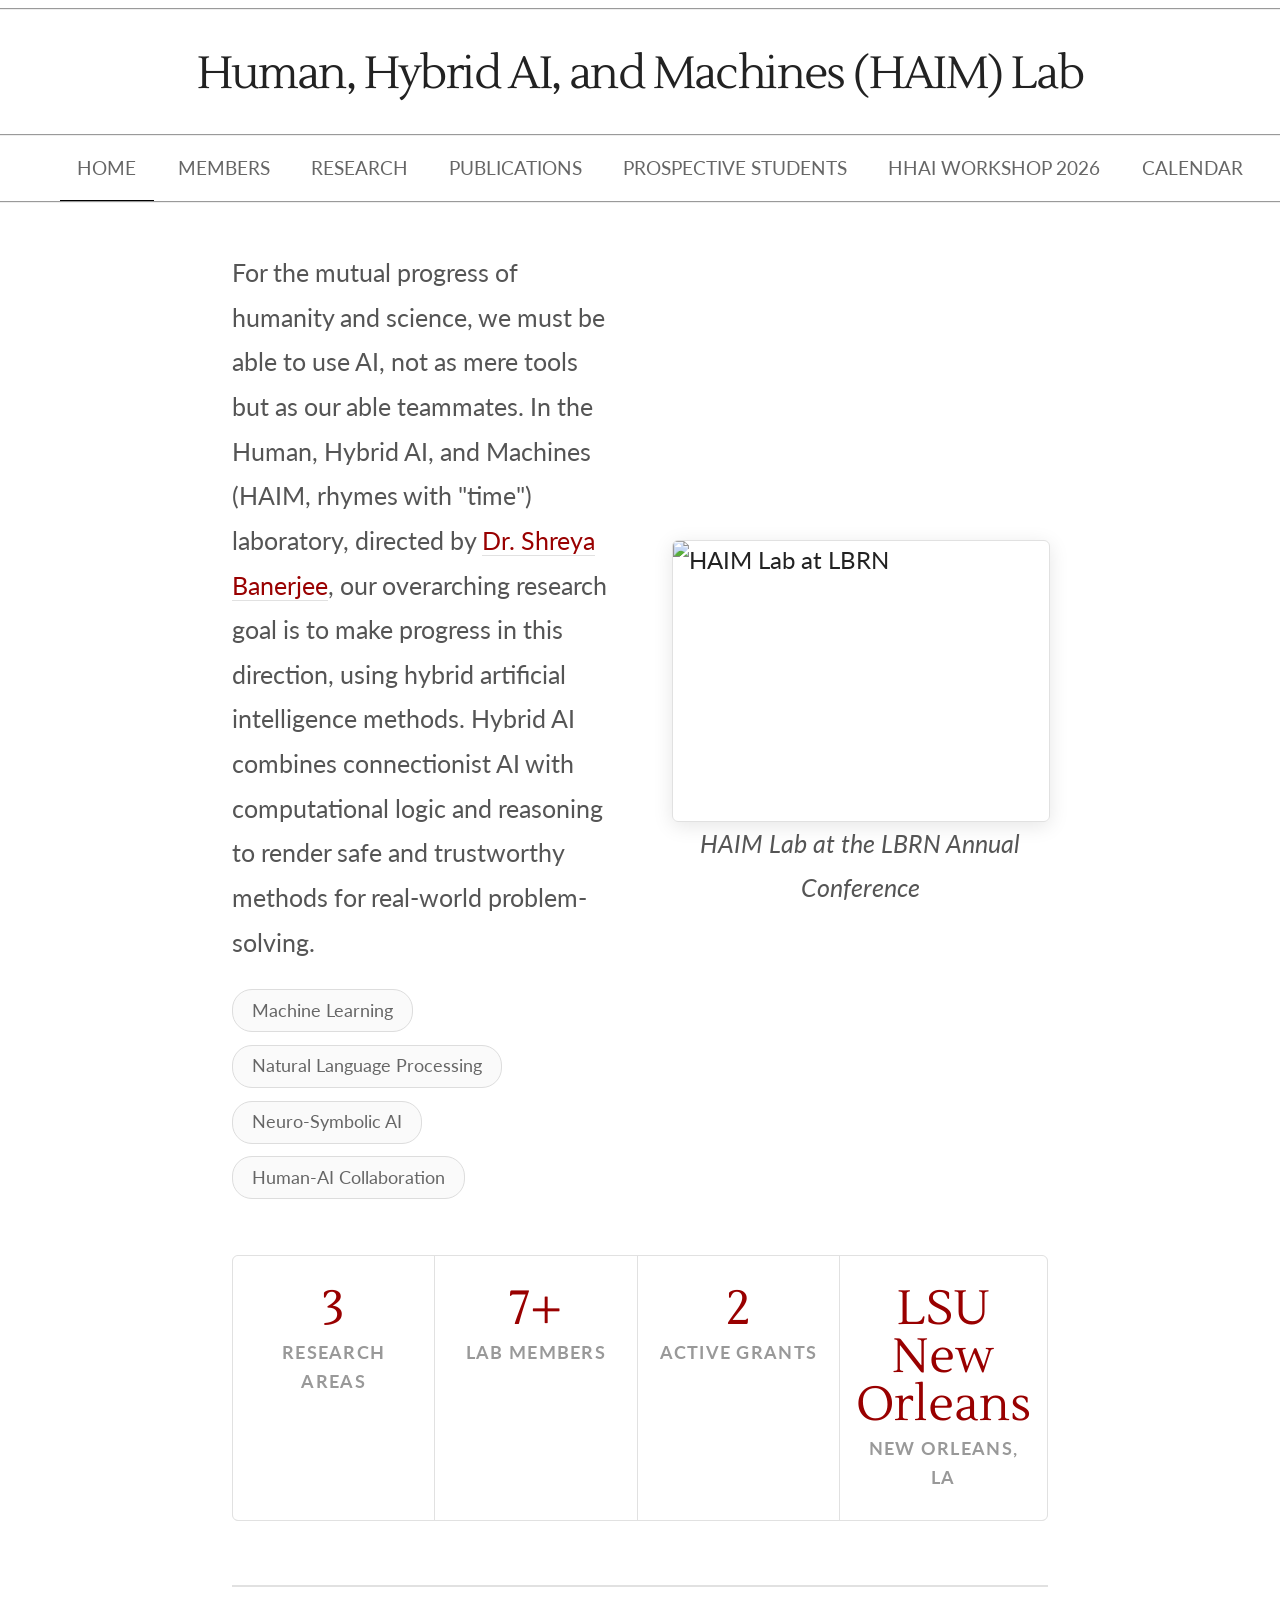
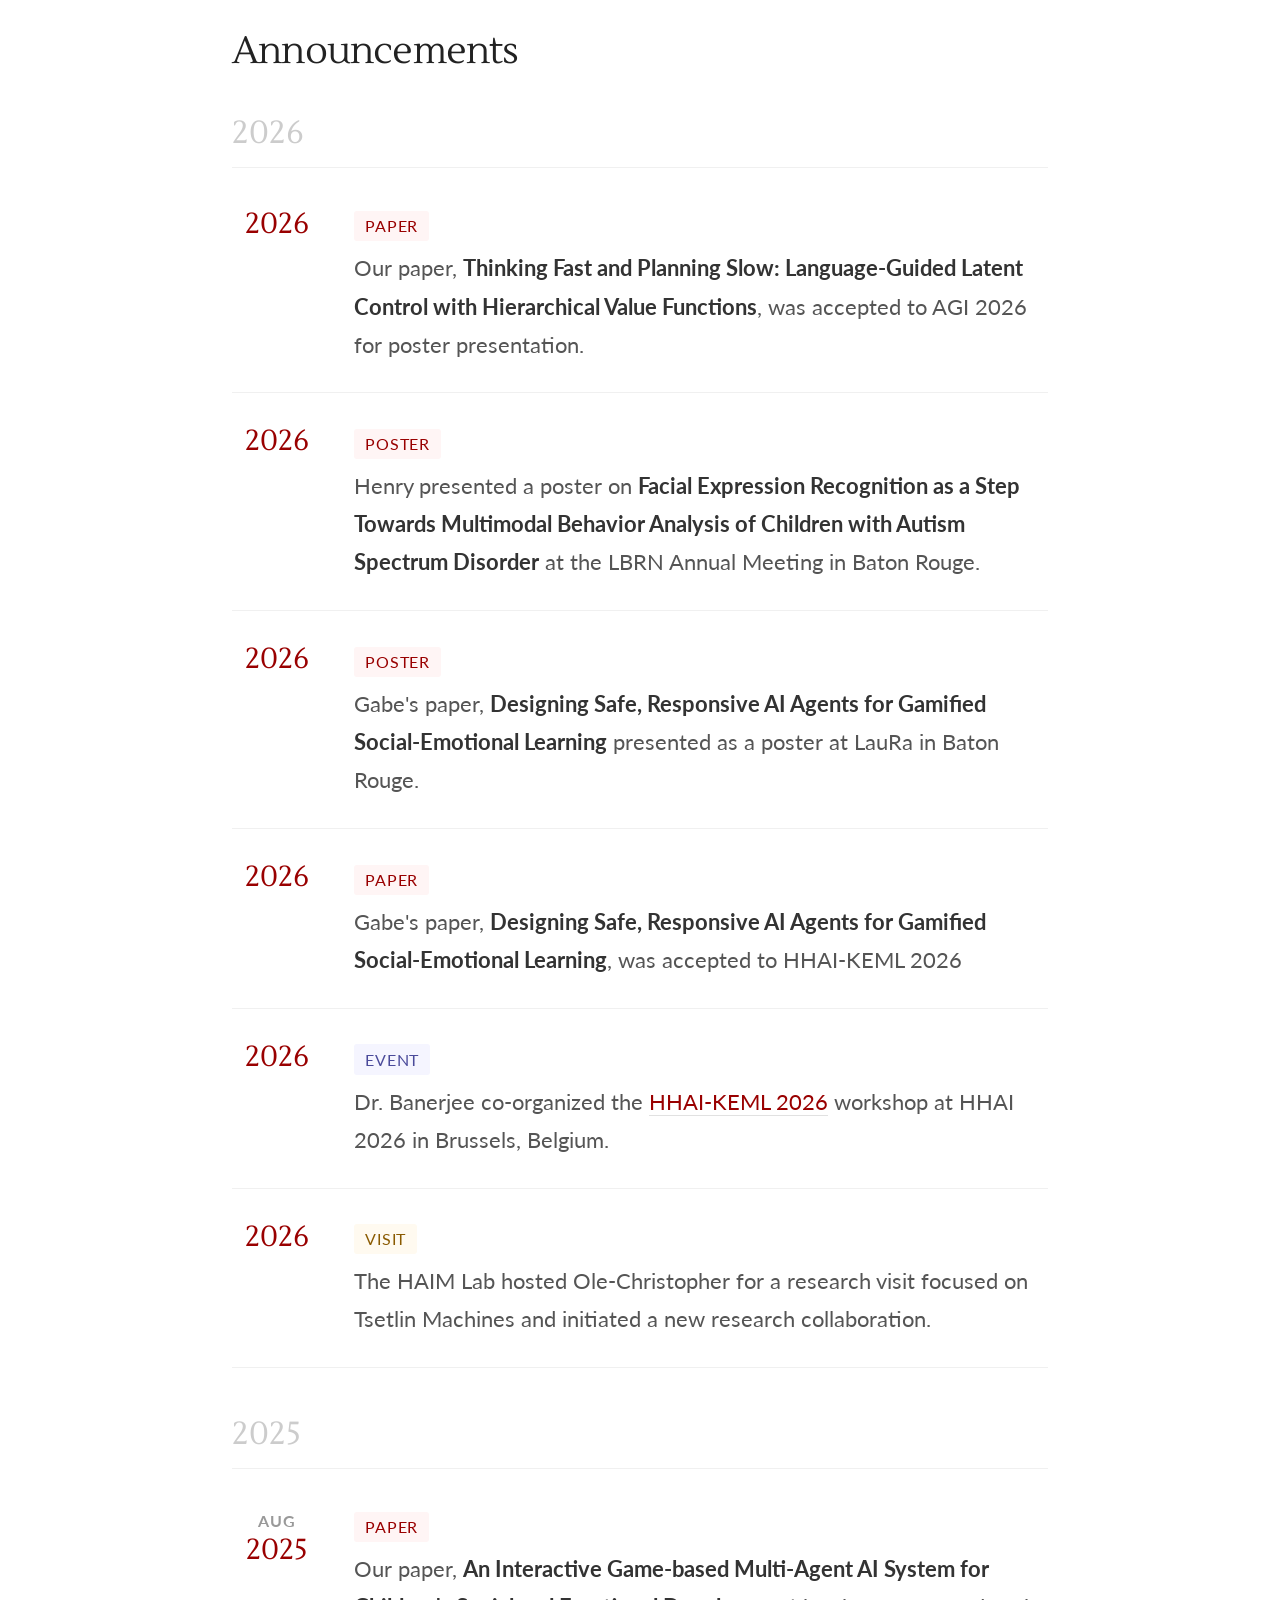
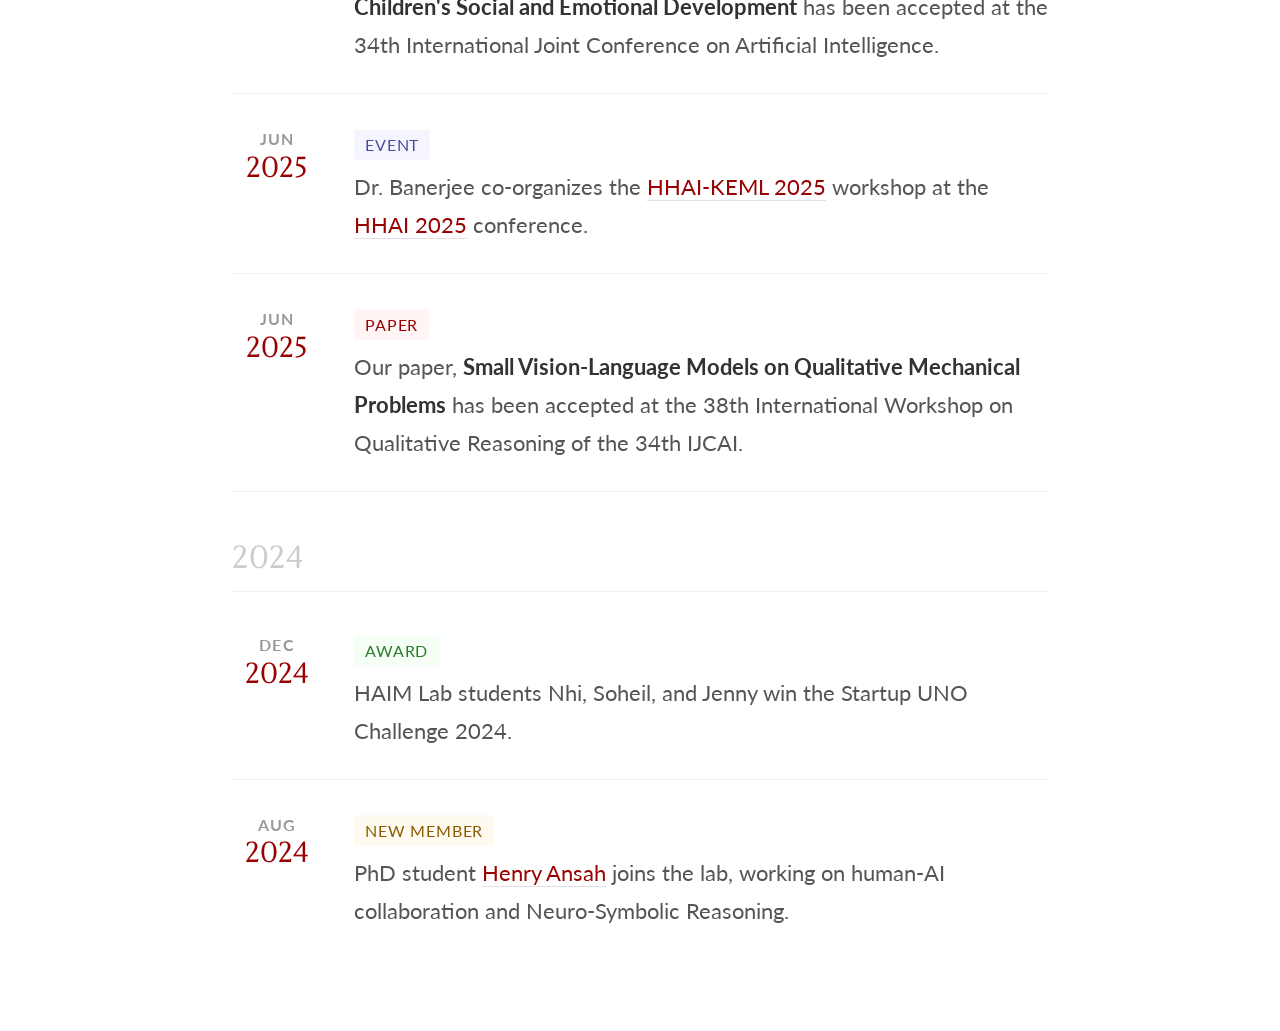
==== index.html @ e47c94b5 "chore: add more announcements" ====
<!DOCTYPE html>
<html lang="en">
  <head>
    <meta charset="utf-8" />
    <title>HAIM Lab | Home</title>
    <meta name="viewport" content="width=device-width, initial-scale=1, maximum-scale=1" />
    <link href="//fonts.googleapis.com/css?family=Lustria|Lato:400,700,400italic|Playfair+Display:700,400italic" rel="stylesheet" type="text/css" />
    <link rel="stylesheet" href="//cdnjs.cloudflare.com/ajax/libs/normalize/3.0.3/normalize.min.css" />
    <link rel="stylesheet" href="//cdnjs.cloudflare.com/ajax/libs/skeleton/2.0.4/skeleton.min.css" />
    <link rel="stylesheet" href="style.css" />
    <link rel="icon" type="image/png" href="/assets/favicon.png" />
    <meta name="keywords" content="courses, computer science, robotics" />
  </head>

  <script async src="https://www.googletagmanager.com/gtag/js?id=G-97CQQCDP41"></script>
  <script>
    window.dataLayer = window.dataLayer || [];
    function gtag(){ dataLayer.push(arguments); }
    gtag('js', new Date());
    gtag('config', 'G-97CQQCDP41');
  </script>

  <body id="index">
    <div>
      <div class="row">
        <nav class="twelve columns">
          <hr /><br />
          <h1 style="text-align:center">Human, Hybrid AI, and Machines (HAIM) Lab</h1>
          <hr />
          <ul>
            <li class="current active"><a href="./index.html">Home</a></li>
            <li><a href="./members.html">Members</a></li>
            <li><a href="./research.html">Research</a></li>
            <li><a href="./publications.html">Publications</a></li>
            <li><a href="./prospective.html">Prospective Students</a></li>
              <!-- <li><a href="./hhai2025.html">HHAI Workshop 2025</a></li> -->
            <li><a href="./hhaikeml2026.html">HHAI Workshop 2026</a></li>
            <li><a href="./calendar.html">Calendar</a></li>
          </ul>
          <hr />
        </nav>
      </div>

      <div style="padding: 0 10rem; margin: 0 4rem">
        <section class="twelve columns">

          <!-- Hero: intro + photo -->
          <div class="hero-intro">
            <div>
              <p>
                For the mutual progress of humanity and science, we must be able to
                use AI, not as mere tools but as our able teammates. In the Human,
                Hybrid AI, and Machines (HAIM, rhymes with "time") laboratory, directed
                by <a target="_blank" href="https://cs.uno.edu/~shreya/">Dr. Shreya Banerjee</a>,
                our overarching research goal is to make progress in this direction,
                using hybrid artificial intelligence methods. Hybrid AI combines
                connectionist AI with computational logic and reasoning to render safe
                and trustworthy methods for real-world problem-solving.
              </p>
              <div class="research-pills">
                <a href="./research.html" class="research-pill">Machine Learning</a>
                <a href="./research.html" class="research-pill">Natural Language Processing</a>
                <a href="./research.html" class="research-pill">Neuro-Symbolic AI</a>
                <a href="./research.html" class="research-pill">Human-AI Collaboration</a>
              </div>
            </div>
            <div class="hero-photo">
              <img src="./images/LBRN.jpg" alt="HAIM Lab at LBRN" />
              <p class="hero-photo-caption">HAIM Lab at the LBRN Annual Conference</p>
            </div>
          </div>

          <!-- Stats strip -->
          <div class="stats-strip">
            <div class="stat-item">
              <span class="stat-number">3</span>
              <span class="stat-label">Research Areas</span>
            </div>
            <div class="stat-item">
              <span class="stat-number">7+</span>
              <span class="stat-label">Lab Members</span>
            </div>
            <div class="stat-item">
              <span class="stat-number">2</span>
              <span class="stat-label">Active Grants</span>
            </div>
            <div class="stat-item">
              <span class="stat-number">LSU New Orleans</span>
              <span class="stat-label">New Orleans, LA</span>
            </div>
          </div>

          <!-- Announcements -->
          <hr class="section-divider" />
          <h2 class="section-heading">Announcements</h2>

          <div class="announcement-cards">

            <p class="ann-year-label" style="margin-top:0">2026</p>

            <div class="announcement-card">
              <div class="ann-date-block">
                <span class="ann-date-year">2026</span>
              </div>
              <div>
                <span class="ann-tag tag-paper">Paper</span>
                <p class="ann-body">Our paper, <b>Thinking Fast and Planning Slow: Language-Guided Latent Control with Hierarchical Value Functions</b>, was accepted to AGI 2026 for poster presentation.</p>
              </div>
            </div>

            <div class="announcement-card">
              <div class="ann-date-block">
                <span class="ann-date-year">2026</span>
              </div>
              <div>
                <span class="ann-tag tag-paper">Poster</span>
                <p class="ann-body">Henry presented a poster on <b>Facial Expression Recognition as a Step Towards Multimodal Behavior Analysis of Children with Autism Spectrum Disorder</b> at the LBRN Annual Meeting in Baton Rouge.</p>
              </div>
            </div>

            <div class="announcement-card">
              <div class="ann-date-block">
                <span class="ann-date-year">2026</span>
              </div>
              <div>
                <span class="ann-tag tag-paper">Poster</span>
                <p class="ann-body">Gabe's paper, <b>Designing Safe, Responsive AI Agents for Gamified Social-Emotional Learning</b> presented as a poster at LauRa in Baton Rouge.</p>
              </div>
            </div>

            <div class="announcement-card">
              <div class="ann-date-block">
                <span class="ann-date-year">2026</span>
              </div>
              <div>
                <span class="ann-tag tag-paper">Paper</span>
                <p class="ann-body">Gabe's paper, <b>Designing Safe, Responsive AI Agents for Gamified Social-Emotional Learning</b>, was accepted to HHAI-KEML 2026 </p>
              </div>
            </div>

            <div class="announcement-card">
              <div class="ann-date-block">
                <span class="ann-date-year">2026</span>
              </div>
              <div>
                <span class="ann-tag tag-event">Event</span>
                <p class="ann-body">Dr. Banerjee co-organized the <a href="./hhaikeml2026.html">HHAI-KEML 2026</a> workshop at HHAI 2026 in Brussels, Belgium.</p>
              </div>
            </div>

            

            <div class="announcement-card">
              <div class="ann-date-block">
                <span class="ann-date-year">2026</span>
              </div>
              <div>
                <span class="ann-tag tag-people">Visit</span>
                <p class="ann-body">The HAIM Lab hosted Ole-Christopher for a research visit focused on Tsetlin Machines and initiated a new research collaboration.</p>
              </div>
            </div>

            <p class="ann-year-label">2025</p>

            <div class="announcement-card">
              <div class="ann-date-block">
                <span class="ann-date-month">Aug</span>
                <span class="ann-date-year">2025</span>
              </div>
              <div>
                <span class="ann-tag tag-paper">Paper</span>
                <p class="ann-body">Our paper, <b>An Interactive Game-based Multi-Agent AI System for Children's Social and Emotional Development</b> has been accepted at the 34th International Joint Conference on Artificial Intelligence.</p>
              </div>
            </div>

            <div class="announcement-card">
              <div class="ann-date-block">
                <span class="ann-date-month">Jun</span>
                <span class="ann-date-year">2025</span>
              </div>
              <div>
                <span class="ann-tag tag-event">Event</span>
                <p class="ann-body">Dr. Banerjee co-organizes the <a href="./hhai2025.html">HHAI-KEML 2025</a> workshop at the <a href="https://hhai-conference.org/2025/">HHAI 2025</a> conference.</p>
              </div>
            </div>

            <div class="announcement-card">
              <div class="ann-date-block">
                <span class="ann-date-month">Jun</span>
                <span class="ann-date-year">2025</span>
              </div>
              <div>
                <span class="ann-tag tag-paper">Paper</span>
                <p class="ann-body">Our paper, <b>Small Vision-Language Models on Qualitative Mechanical Problems</b> has been accepted at the 38th International Workshop on Qualitative Reasoning of the 34th IJCAI.</p>
              </div>
            </div>

            <p class="ann-year-label">2024</p>

            <div class="announcement-card">
              <div class="ann-date-block">
                <span class="ann-date-month">Dec</span>
                <span class="ann-date-year">2024</span>
              </div>
              <div>
                <span class="ann-tag tag-award">Award</span>
                <p class="ann-body">HAIM Lab students Nhi, Soheil, and Jenny win the Startup UNO Challenge 2024.</p>
              </div>
            </div>

            <div class="announcement-card">
              <div class="ann-date-block">
                <span class="ann-date-month">Aug</span>
                <span class="ann-date-year">2024</span>
              </div>
              <div>
                <span class="ann-tag tag-people">New Member</span>
                <p class="ann-body">PhD student <a href="https://hansah.me">Henry Ansah</a> joins the lab, working on human-AI collaboration and Neuro-Symbolic Reasoning.</p>
              </div>
            </div>

          </div>

        </section>
      </div>
    </div>
  </body>
</html>
---- style.css ----
/*
* HAIM Lab Website Styles
* Based on Wordsworth Theme for GetSimple CMS
* Free to use under the MIT license.
*/

/* Base Styles and test
–––––––––––––––––––––––––––––––––––––––––––––––––– */

body {
  font-size: 1.5em;
  line-height: 1.6;
  font-weight: 400;
  font-family: 'Lato', sans-serif;
  color: #222;
  padding-bottom: 4rem;
}

/* Typography
–––––––––––––––––––––––––––––––––––––––––––––––––– */
h1,
h2,
h3,
h4,
h5,
h6 {
  font-family: 'Lustria', serif;
  margin-top: 0;
  margin-bottom: 2rem;
  font-weight: 300;
}
h1 {
  font-size: 2.8rem;
  line-height: 1.2;
  letter-spacing: -0.1rem;
}
h2 {
  font-size: 2.6rem;
  line-height: 1.25;
  letter-spacing: -0.1rem;
}
h3 {
  font-size: 2.4rem;
  line-height: 1.3;
  letter-spacing: -0.1rem;
}
h4 {
  font-size: 2.2rem;
  line-height: 1.35;
  letter-spacing: -0.08rem;
}
h5 {
  font-size: 2rem;
  line-height: 1.5;
  letter-spacing: -0.05rem;
}
h6 {
  font-size: 1.8rem;
  line-height: 1.6;
  letter-spacing: 0;
}

p,
ul,
ol {
  color: #666;
}

/* Additional Styles
–––––––––––––––––––––––––––––––––––––––––––––––––– */

blockquote,
blockquote p {
  font-size: 1.7rem;
  line-height: 2.4rem;
  color: #777;
  font-style: italic;
}

blockquote {
  margin: 0 0 2rem;
  padding: 0.9rem 2px 0 1.9rem;
  border-left: 2px solid #ddd;
}
blockquote cite {
  display: block;
  font-size: 1.2rem;
  color: #555;
}
blockquote cite:before {
  content: '\2014 \0020';
}
blockquote cite a,
blockquote cite a:visited {
  color: #555;
}

/* Images */

img,
img.scale-with-grid {
  max-width: 100%;
  height: auto;
  border: 1px solid #e1e1e1;
}

li {
  margin-bottom: 0.5rem;
}

/* Links */

a {
  color: #990000;
  text-decoration: none;
  border-bottom: 1px solid #e1e1e1;
}

a:hover {
  color: #990000;
  border-bottom: 1px solid #990000;
}

/* Theme Specific Styles
–––––––––––––––––––––––––––––––––––––––––––––––––– */

#container {
  max-width: 800px;
  padding-top: 2rem;
  margin-bottom: 2rem;
}

header h1 {
  font-family: 'Playfair Display', serif;
  font-weight: 700;
  font-size: 6rem;
  margin-bottom: 0.2rem;
  float: left;
}
header h5.tagline {
  font-family: 'Playfair Display', serif;
  font-weight: 400;
  font-size: 1.6rem;
  font-style: italic;
  float: left;
  text-align: right;
  width: 100%;
}

header a,
header a:hover,
footer a {
  text-decoration: none;
  color: inherit;
}

header a,
header a:hover,
.nm_post_image a,
.custom_display a {
  border-bottom: none;
}

nav {
  margin-bottom: 2rem;
}

nav ul {
  text-align: center;
  margin: 0;
}

nav li {
  display: inline;
  text-transform: uppercase;
  font-size: 1.2rem;
  line-height: 4rem;
}

nav a {
  color: inherit;
  display: inline-block;
  text-decoration: none;
  padding: 0 1.1rem;
  border-bottom: none;
}

nav li a:hover,
nav li a:focus,
nav li.current a {
  color: inherit;
  border-bottom: 1px solid black;
}

aside img {
  margin: 1rem;
}

nav hr,
footer hr,
aside hr {
  margin-top: 0;
}

nav hr {
  margin-bottom: 0;
}

footer hr,
aside hr {
  margin-bottom: 2rem;
}

footer small {
  font-family: 'Lustria', serif;
  text-align: center;
  display: block;
}

@media (min-width: 550px) {
  nav hr,
  footer hr,
  aside hr {
    margin-left: -10%;
    margin-right: -10%;
  }
}

/* People / Robots / Research table hacks
–––––––––––––––––––––––––––––––––––––––––––––––––– */

.people_table_hack,
.robots_table_hack,
.research_table_hack {
  table-layout: fixed;
  width: 100%;
}

.people_table_hack td,
.robots_table_hack td,
.research_table_hack td {
  border-bottom: white;
}

.people_table_hack td:first-child  { width: 100px; }
.robots_table_hack td:first-child  { width: 200px; }
.research_table_hack td:first-child { width: 200px; }

/* News Manager
–––––––––––––––––––––––––––––––––––––––––––––––––– */

.my_recent {
  width: 100%;
  float: left;
  box-sizing: border-box;
  position: relative;
  margin-bottom: 2.5rem;
}

.my_recent a:hover img {
  box-shadow: 0 0 8px #777;
}

@media (min-width: 550px) {
  .my_recent { margin-left: 4%; }
  .my_recent_1, .my_recent_3 { margin-left: 0; }
  .my_recent_3, .my_recent_4, .my_recent_5 { margin-bottom: 0; }
  .my_recent_0 { width: 65.3333333333%; }
  .my_recent_1, .my_recent_2 { width: 48%; }
  .my_recent_3, .my_recent_4, .my_recent_5 { width: 30.6666666667%; }
  .my_recent_0 { margin-left: 17.3333333333%; }
}

.my_recent h4 {
  position: absolute;
  left: 1%;
  bottom: 10%;
  color: white;
  text-align: center;
  text-shadow: 0 1px 0 black;
  background-color: rgba(0, 0, 0, 0.4);
  padding: 0.5rem;
  margin: 0 auto;
}

#all-posts section > h1 { display: none; }

.nm_post {
  position: relative;
  margin: 2rem 0;
  content: '';
  clear: both;
}

.nm_post_image {
  width: 48%;
  height: auto;
  position: absolute;
  right: 50%;
  top: 0.5rem;
}

.nm_post_content,
.nm_post_title,
.nm_post_date {
  margin-left: 52%;
}

@media (max-width: 550px) {
  .nm_post_image {
    width: 36%;
    height: auto;
    position: static;
    float: left;
    margin-right: 1rem;
  }
  .nm_post_content,
  .nm_post_title,
  .nm_post_date {
    margin-left: 0;
  }
}

.center-image {
  margin: 0 auto;
  display: block;
}

/* =====================================================
   Homepage styles
   ===================================================== */

/* Hero intro block */
.hero-intro {
  display: grid;
  grid-template-columns: 1fr 1fr;
  gap: 4rem;
  align-items: center;
  margin: 3rem 0 3.5rem 0;
}

.hero-intro p {
  font-size: 1.55rem;
  line-height: 1.8;
  color: #555;
  margin: 0;
}

.hero-photo img {
  width: 100%;
  height: 280px;
  object-fit: cover;
  object-position: center top;
  border-radius: 6px;
  border: 1px solid #e1e1e1;
  box-shadow: 0 4px 20px rgba(0,0,0,0.10);
  display: block;
}

.hero-photo-caption {
  margin-top: 0.7rem;
  font-size: 1.1rem;
  color: #bbb;
  font-style: italic;
  text-align: center;
}

/* Research area pills */
.research-pills {
  display: flex;
  flex-wrap: wrap;
  gap: 0.8rem;
  margin: 1.5rem 0 0 0;
}

.research-pill {
  display: inline-block;
  font-size: 1.1rem;
  padding: 0.4rem 1.2rem;
  border: 1px solid #ddd;
  border-radius: 20px;
  color: #666;
  background: #fafafa;
  font-family: 'Lato', sans-serif;
  transition: border-color 0.2s, color 0.2s, background 0.2s;
}

.research-pill:hover {
  border-color: #990000;
  color: #990000 !important;
  background: #fff8f8;
  border-bottom: 1px solid #990000;
}

/* Stats strip */
.stats-strip {
  display: grid;
  grid-template-columns: repeat(4, 1fr);
  gap: 1px;
  background: #e1e1e1;
  border: 1px solid #e1e1e1;
  border-radius: 6px;
  overflow: hidden;
  margin-bottom: 4rem;
}

.stat-item {
  background: #fff;
  padding: 1.8rem 1rem;
  text-align: center;
}

.stat-number {
  display: block;
  font-family: 'Lustria', serif;
  font-size: 3rem;
  color: #990000;
  line-height: 1;
  margin-bottom: 0.4rem;
}

.stat-label {
  display: block;
  font-size: 1.1rem;
  text-transform: uppercase;
  letter-spacing: 0.08rem;
  color: #999;
  font-weight: 700;
}

/* Section divider & heading */
.section-divider {
  border: none;
  border-top: 2px solid #e1e1e1;
  margin: 0 0 2.5rem 0;
}

.section-heading {
  font-family: 'Lustria', serif;
  font-size: 2.4rem;
  font-weight: 300;
  color: #222;
  margin-bottom: 2rem;
  letter-spacing: -0.05rem;
}

/* Announcement cards */
.announcement-cards {
  display: grid;
  grid-template-columns: 1fr;
  gap: 0;
}

.announcement-card {
  display: grid;
  grid-template-columns: 90px 1fr;
  gap: 2rem;
  align-items: start;
  padding: 1.8rem 0;
  border-bottom: 1px solid #f0f0f0;
}

.announcement-card:last-child {
  border-bottom: none;
}

.ann-date-block {
  text-align: center;
  padding-top: 0.2rem;
}

.ann-date-month {
  display: block;
  font-size: 1rem;
  text-transform: uppercase;
  letter-spacing: 0.08rem;
  color: #999;
  font-weight: 700;
  font-family: 'Lato', sans-serif;
}

.ann-date-year {
  display: block;
  font-size: 1.8rem;
  font-family: 'Lustria', serif;
  color: #990000;
  line-height: 1.1;
}

.ann-tag {
  display: inline-block;
  font-size: 1rem;
  padding: 0.15rem 0.7rem;
  border-radius: 3px;
  background: #f5f5f5;
  color: #888;
  text-transform: uppercase;
  letter-spacing: 0.05rem;
  margin-bottom: 0.5rem;
  font-family: 'Lato', sans-serif;
  border-bottom: none;
}

.ann-tag.tag-paper  { background: #fff5f5; color: #990000; }
.ann-tag.tag-award  { background: #f5fff5; color: #2a7a2a; }
.ann-tag.tag-event  { background: #f5f5ff; color: #4a4a9a; }
.ann-tag.tag-people { background: #fffaf0; color: #8a5a00; }

.ann-body {
  font-size: 1.4rem;
  color: #555;
  line-height: 1.7;
  margin: 0;
}

.ann-body b { color: #333; }

.ann-year-label {
  font-family: 'Lustria', serif;
  font-size: 2rem;
  color: #ccc;
  margin: 2.5rem 0 0.5rem 0;
  padding-bottom: 0.5rem;
  border-bottom: 1px solid #f0f0f0;
}

/* Legacy announcements (kept for other pages that may use them) */
.announcements {
  margin-top: 4rem;
  padding-top: 2rem;
  border-top: 2px solid #e1e1e1;
}

.announcements h2 {
  font-size: 3.6rem;
  margin-bottom: 2rem;
  font-weight: 400;
  color: #222;
}

.announcements-intro { display: none; }

.announcement-list {
  list-style: none;
  padding: 0;
  margin: 0;
}

.announcement-year-group { margin-bottom: 3rem; }

.announcement-year-heading {
  font-size: 2.8rem;
  font-weight: 400;
  margin-bottom: 1.5rem;
  color: #222;
  border-bottom: 1px solid #e1e1e1;
  padding-bottom: 0.5rem;
}

.announcement-item {
  margin-bottom: 1.5rem;
  padding-left: 2rem;
  position: relative;
  line-height: 1.8;
}

.announcement-item::before {
  content: '•';
  position: absolute;
  left: 0;
  font-size: 2rem;
  line-height: 1.6;
  color: #990000;
  font-weight: 700;
}

.announcement-date {
  font-weight: 700;
  color: #222;
  margin-right: 0.5rem;
  font-style: normal;
}

.announcement-content { display: inline; }
.announcement-content p { display: inline; margin: 0; }
.announcement-link { font-weight: 400; margin-left: 0.3rem; }

/* =====================================================
   Research page styles
   ===================================================== */

.research-page { padding: 0 12rem; }

.research-intro {
  font-size: 1.45rem;
  color: #666;
  margin-bottom: 1rem;
}

.research-areas-list { margin-bottom: 2rem; }

.research-areas-list li {
  font-size: 1.45rem;
  color: #555;
  margin-bottom: 0.6rem;
}

.project-cards {
  display: grid;
  grid-template-columns: 1fr;
  gap: 2.5rem;
  list-style: none;
  padding: 0;
  margin-bottom: 3rem;
}

.project-card {
  display: grid;
  grid-template-columns: 1fr;
  gap: 1.2rem;
  border: 1px solid #e8e8e8;
  border-radius: 8px;
  padding: 2.5rem;
  background: #fff;
  box-shadow: 0 2px 10px rgba(0,0,0,0.05);
  transition: box-shadow 0.2s;
  width: 100%;
  box-sizing: border-box;
}

.project-card:hover {
  box-shadow: 0 4px 20px rgba(0,0,0,0.10);
}

.project-card strong {
  display: block;
  font-size: 1.7rem;
  color: #222;
  margin-bottom: 0.25rem;
  font-family: 'Lustria', serif;
  font-weight: 400;
}

.project-card .card-text {
  margin: 0;
  line-height: 1.7;
  color: #555;
  font-size: 1.4rem;
  text-align: left;
}

.project-card .card-images {
  display: flex;
  flex-wrap: wrap;
  gap: 1rem;
}

.project-card .card-images img {
  flex: 1 1 260px;
  max-width: 48%;
  height: 200px;
  object-fit: cover;
  border-radius: 4px;
  border: 1px solid #e1e1e1;
  margin: 0;
}

.funding-list li {
  font-size: 1.4rem;
  color: #555;
  line-height: 1.7;
  margin-bottom: 1.2rem;
}

.funding-list strong { color: #333; }

/* =====================================================
   Calendar page styles
   ===================================================== */

.calendar-page { margin-top: 2rem; }

.calendar-hero {
  background: linear-gradient(135deg, #f9f4f4 0%, #f5f5f5 100%);
  border: 1px solid #e8e8e8;
  border-radius: 10px;
  padding: 3rem 3.5rem;
  margin-bottom: 3rem;
  display: flex;
  align-items: center;
  justify-content: space-between;
  flex-wrap: wrap;
  gap: 2rem;
}

.calendar-hero-text h3 {
  margin: 0 0 0.5rem 0;
  font-size: 2.8rem;
  color: #222;
  font-family: 'Lustria', serif;
  font-weight: 300;
}

.calendar-hero-text p {
  margin: 0;
  font-size: 1.4rem;
  color: #888;
  line-height: 1.6;
  max-width: 500px;
}

.calendar-hero-actions {
  display: flex;
  flex-direction: column;
  align-items: flex-end;
  gap: 0.8rem;
}

.btn-subscribe {
  display: inline-block;
  padding: 0.8rem 2rem;
  background: #990000;
  color: #fff !important;
  font-size: 1.3rem;
  font-family: 'Lato', sans-serif;
  font-weight: 700;
  border-radius: 4px;
  border-bottom: none !important;
  letter-spacing: 0.03rem;
  transition: background 0.2s;
  white-space: nowrap;
}

.btn-subscribe:hover {
  background: #770000;
  color: #fff !important;
  border-bottom: none !important;
}

.calendar-hero-actions small {
  font-size: 1.1rem;
  color: #bbb;
  font-family: 'Lato', sans-serif;
}

.cal-embed {
  width: 100%;
  border: 1px solid #e1e1e1;
  border-radius: 8px;
  overflow: hidden;
  box-shadow: 0 4px 24px rgba(0,0,0,0.08);
}

.cal-embed iframe {
  width: 100%;
  height: 720px;
  border: none;
  display: block;
}

.calendar-note {
  margin-top: 1.5rem;
  font-size: 1.15rem;
  color: #ccc;
  text-align: center;
  font-family: 'Lato', sans-serif;
}

.calendar-note a {
  color: #bbb !important;
  border-bottom: 1px solid #e0e0e0 !important;
}

.calendar-note a:hover {
  color: #888 !important;
  border-bottom-color: #888 !important;
}

/* =====================================================
   Responsive
   ===================================================== */

@media (max-width: 768px) {
  .hero-intro       { grid-template-columns: 1fr; }
  .stats-strip      { grid-template-columns: repeat(2, 1fr); }
  .announcement-card { grid-template-columns: 70px 1fr; gap: 1rem; }
  .calendar-hero    { flex-direction: column; padding: 2rem; }
  .calendar-hero-actions { align-items: flex-start; }
  .announcements h2       { font-size: 3rem; }
  .announcement-year-heading { font-size: 2.4rem; }
  .announcement-item { padding-left: 1.5rem; }
}
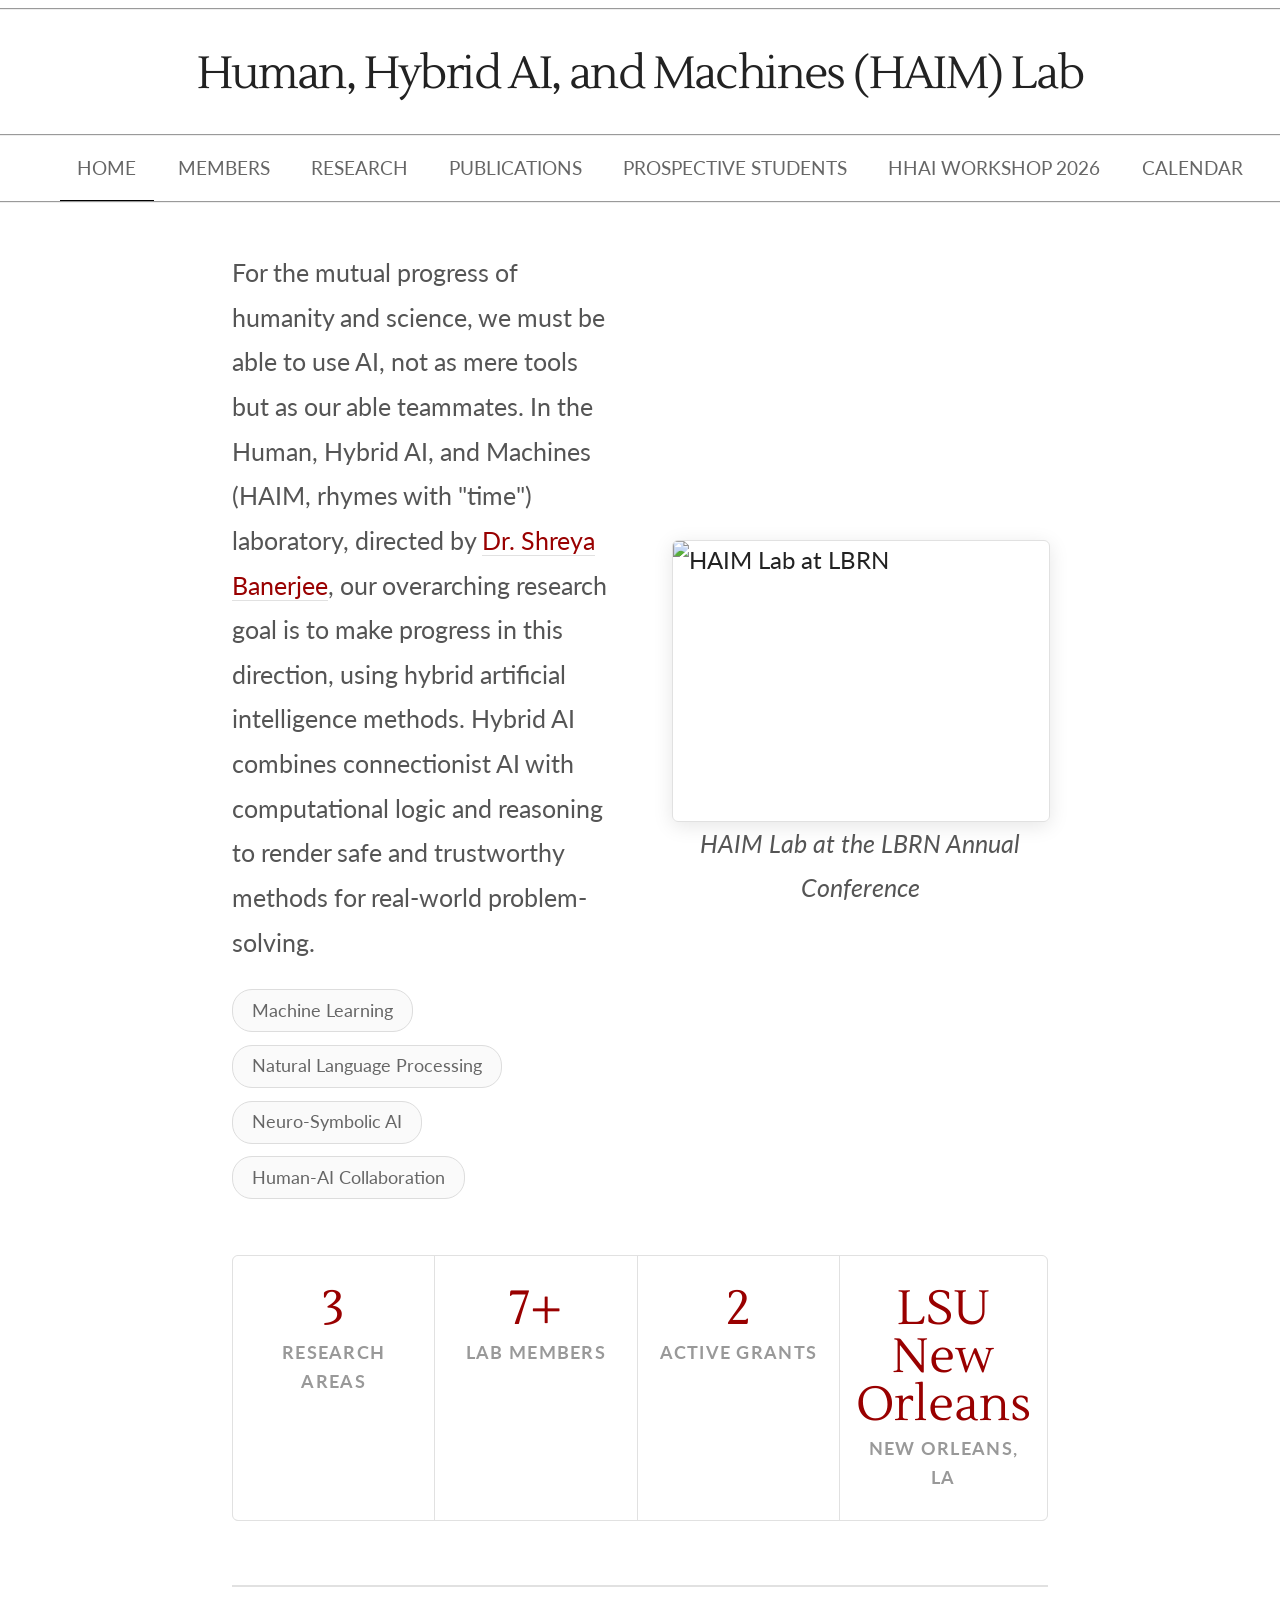
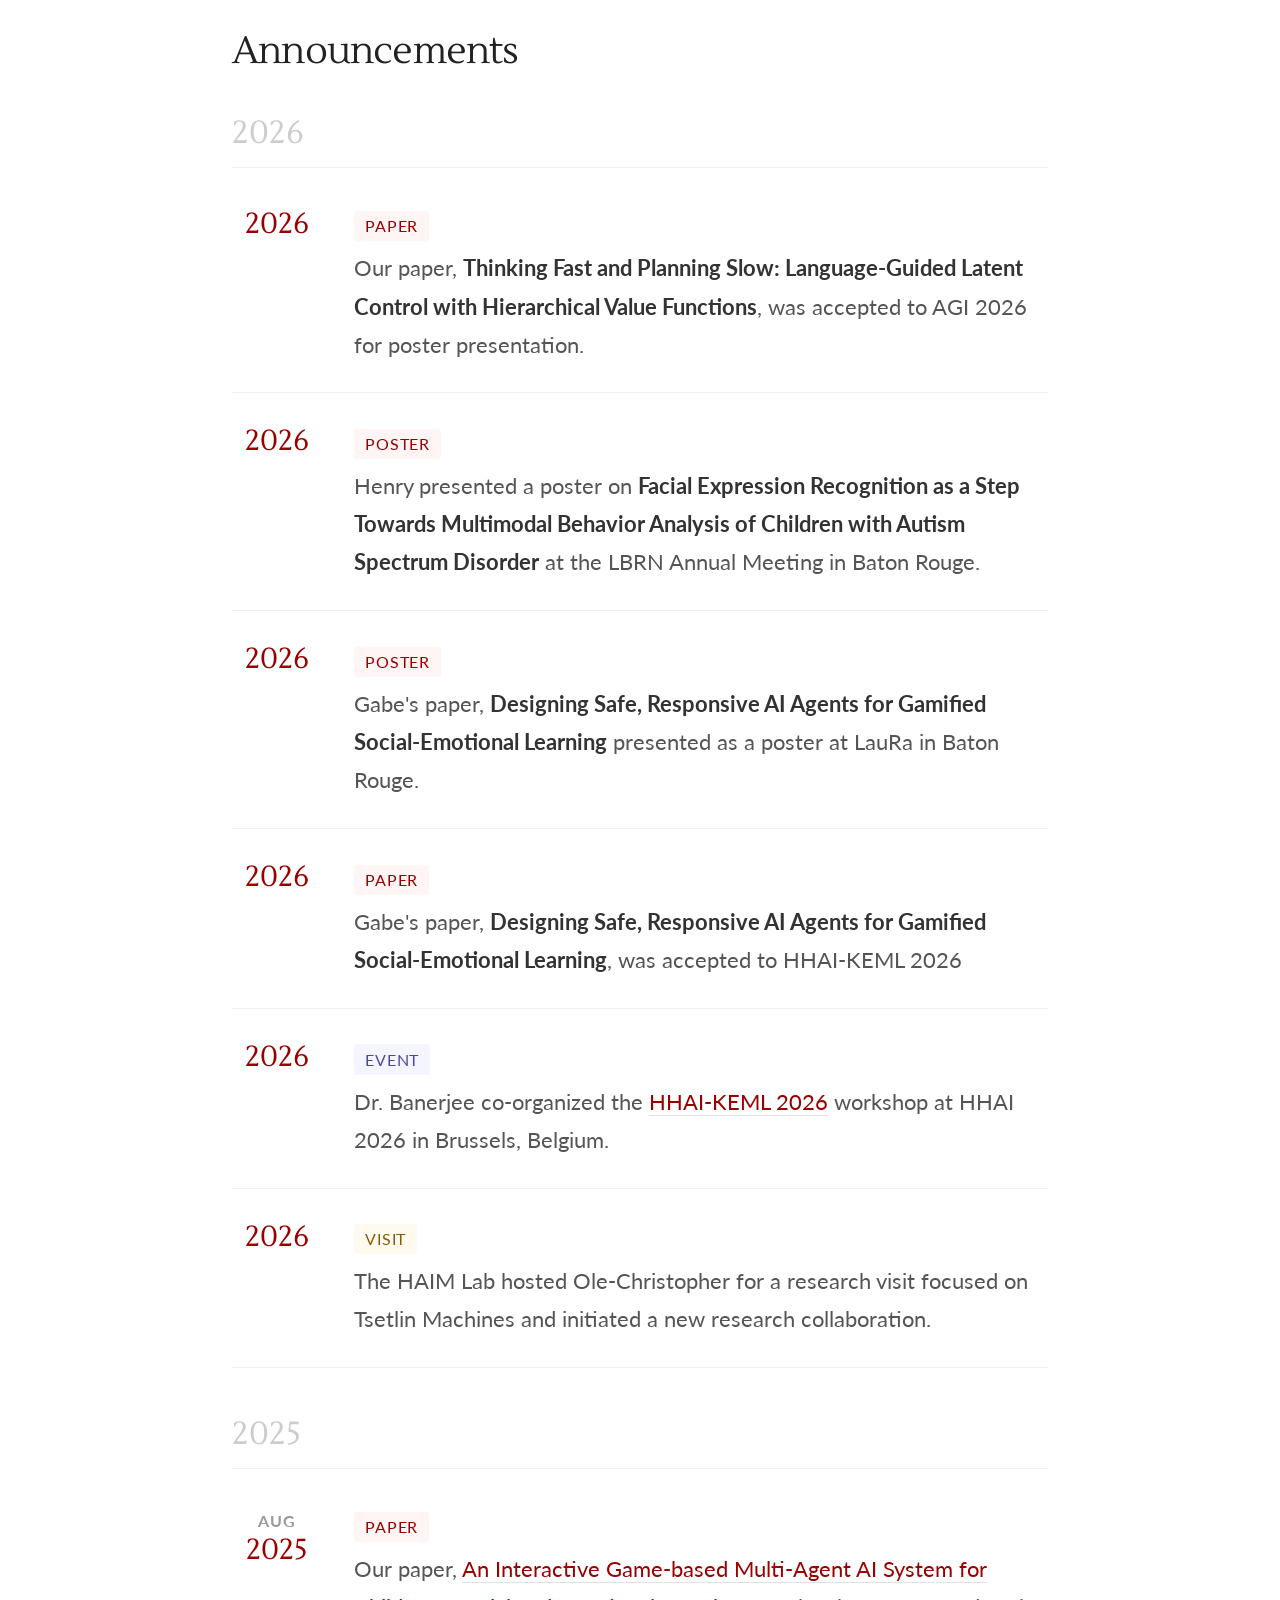
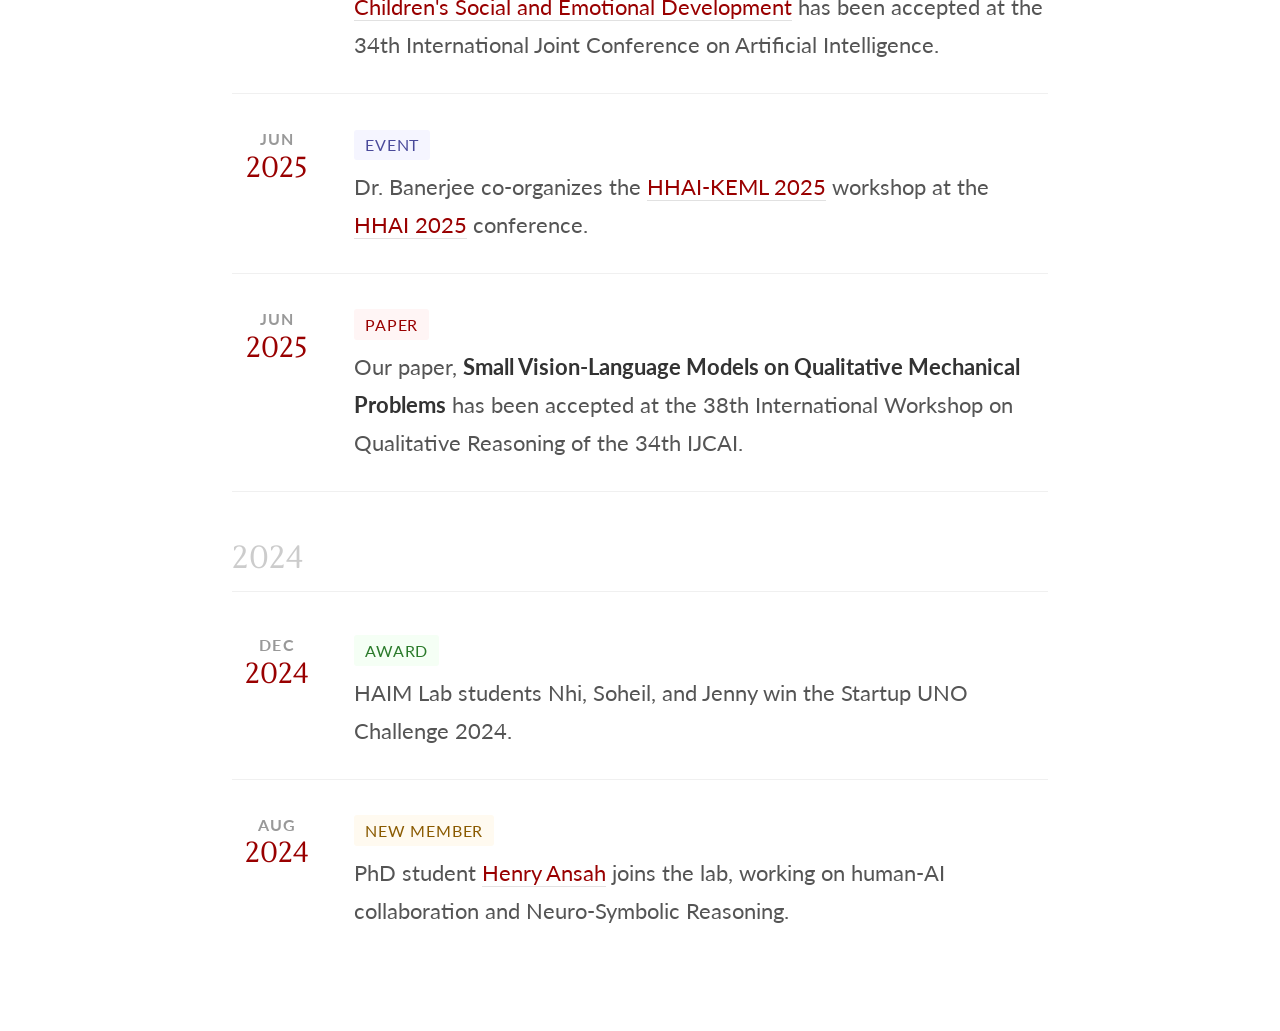
==== commit 0f567164: "add links to papers" ====
--- a/index.html
+++ b/index.html
@@ -169,7 +169,7 @@
               </div>
               <div>
                 <span class="ann-tag tag-paper">Paper</span>
-                <p class="ann-body">Our paper, <b>An Interactive Game-based Multi-Agent AI System for Children's Social and Emotional Development</b> has been accepted at the 34th International Joint Conference on Artificial Intelligence.</p>
+                <p class="ann-body">Our paper, <a target="_parent" href="https://ijcai-preprints.s3.us-west-1.amazonaws.com/2025/9039.pdf">An Interactive Game-based Multi-Agent AI System for Children's Social and Emotional Development</a> has been accepted at the 34th International Joint Conference on Artificial Intelligence.</p>
               </div>
             </div>
 
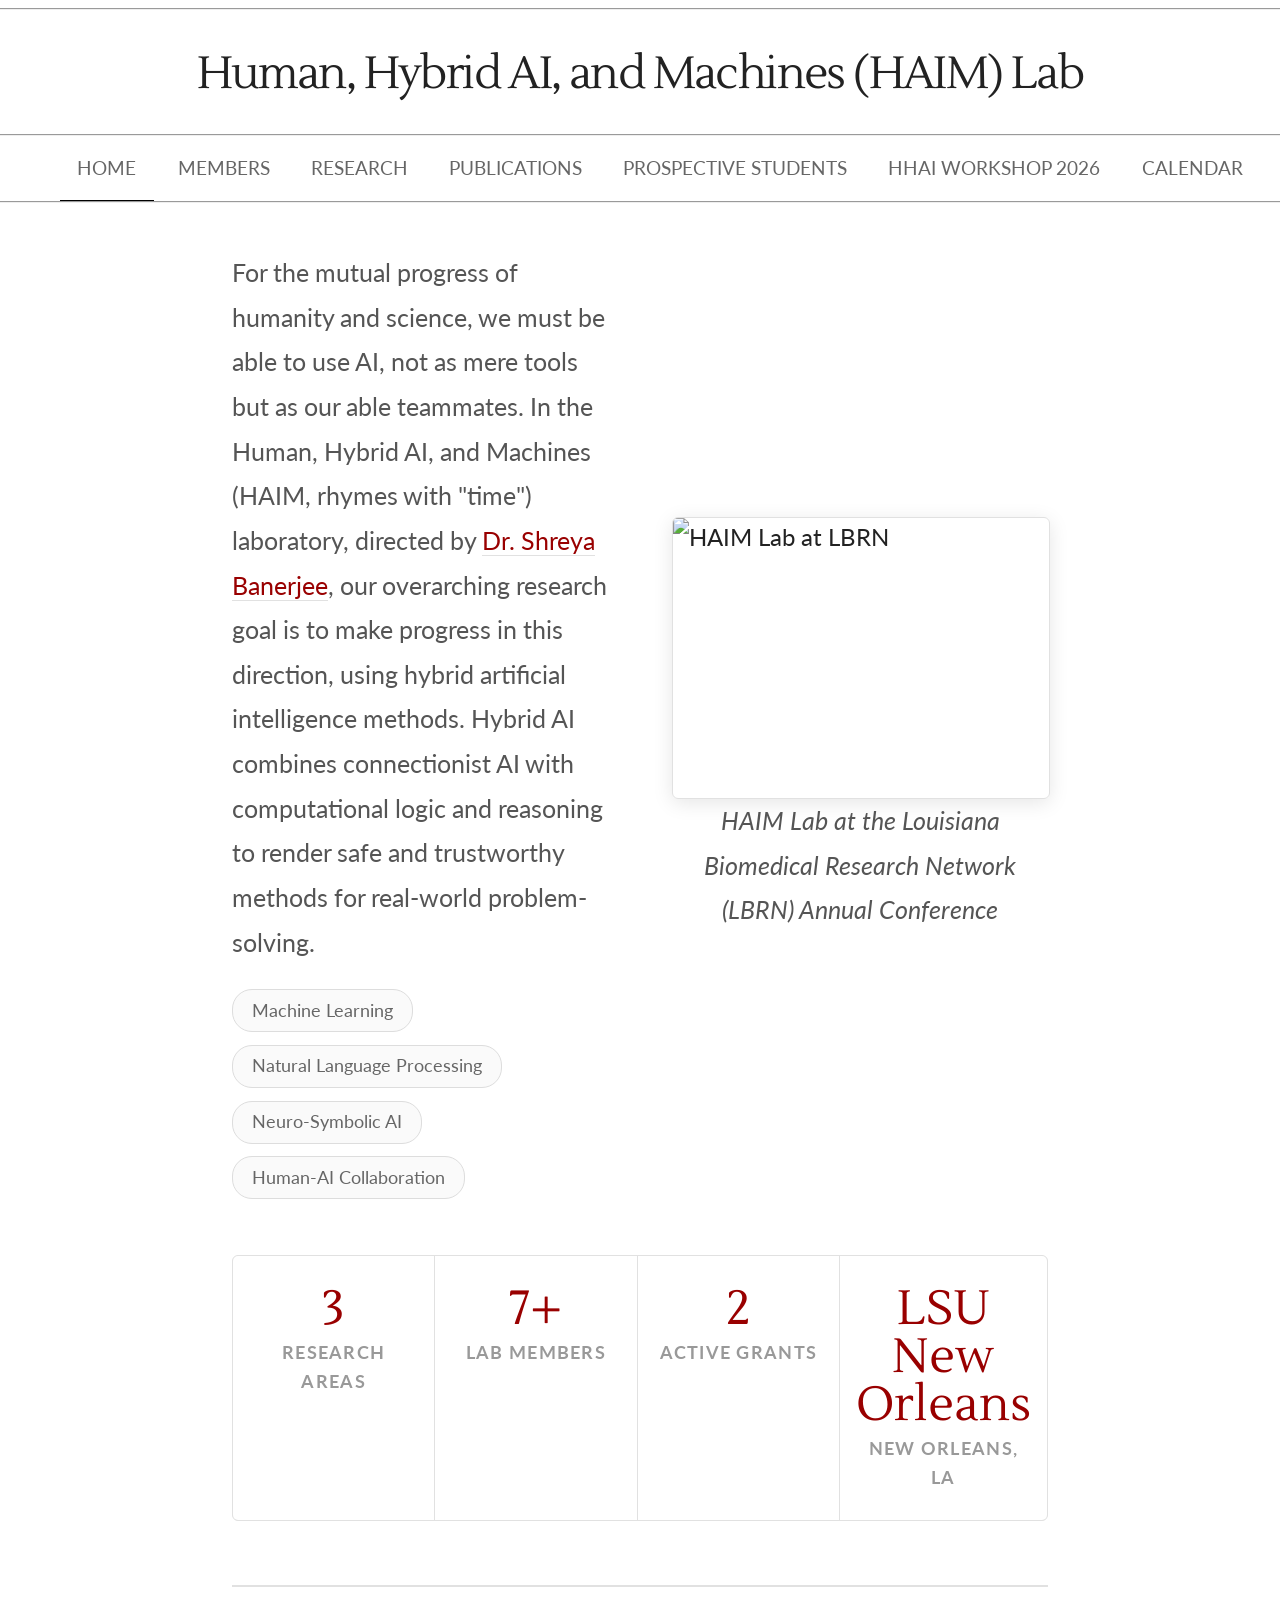
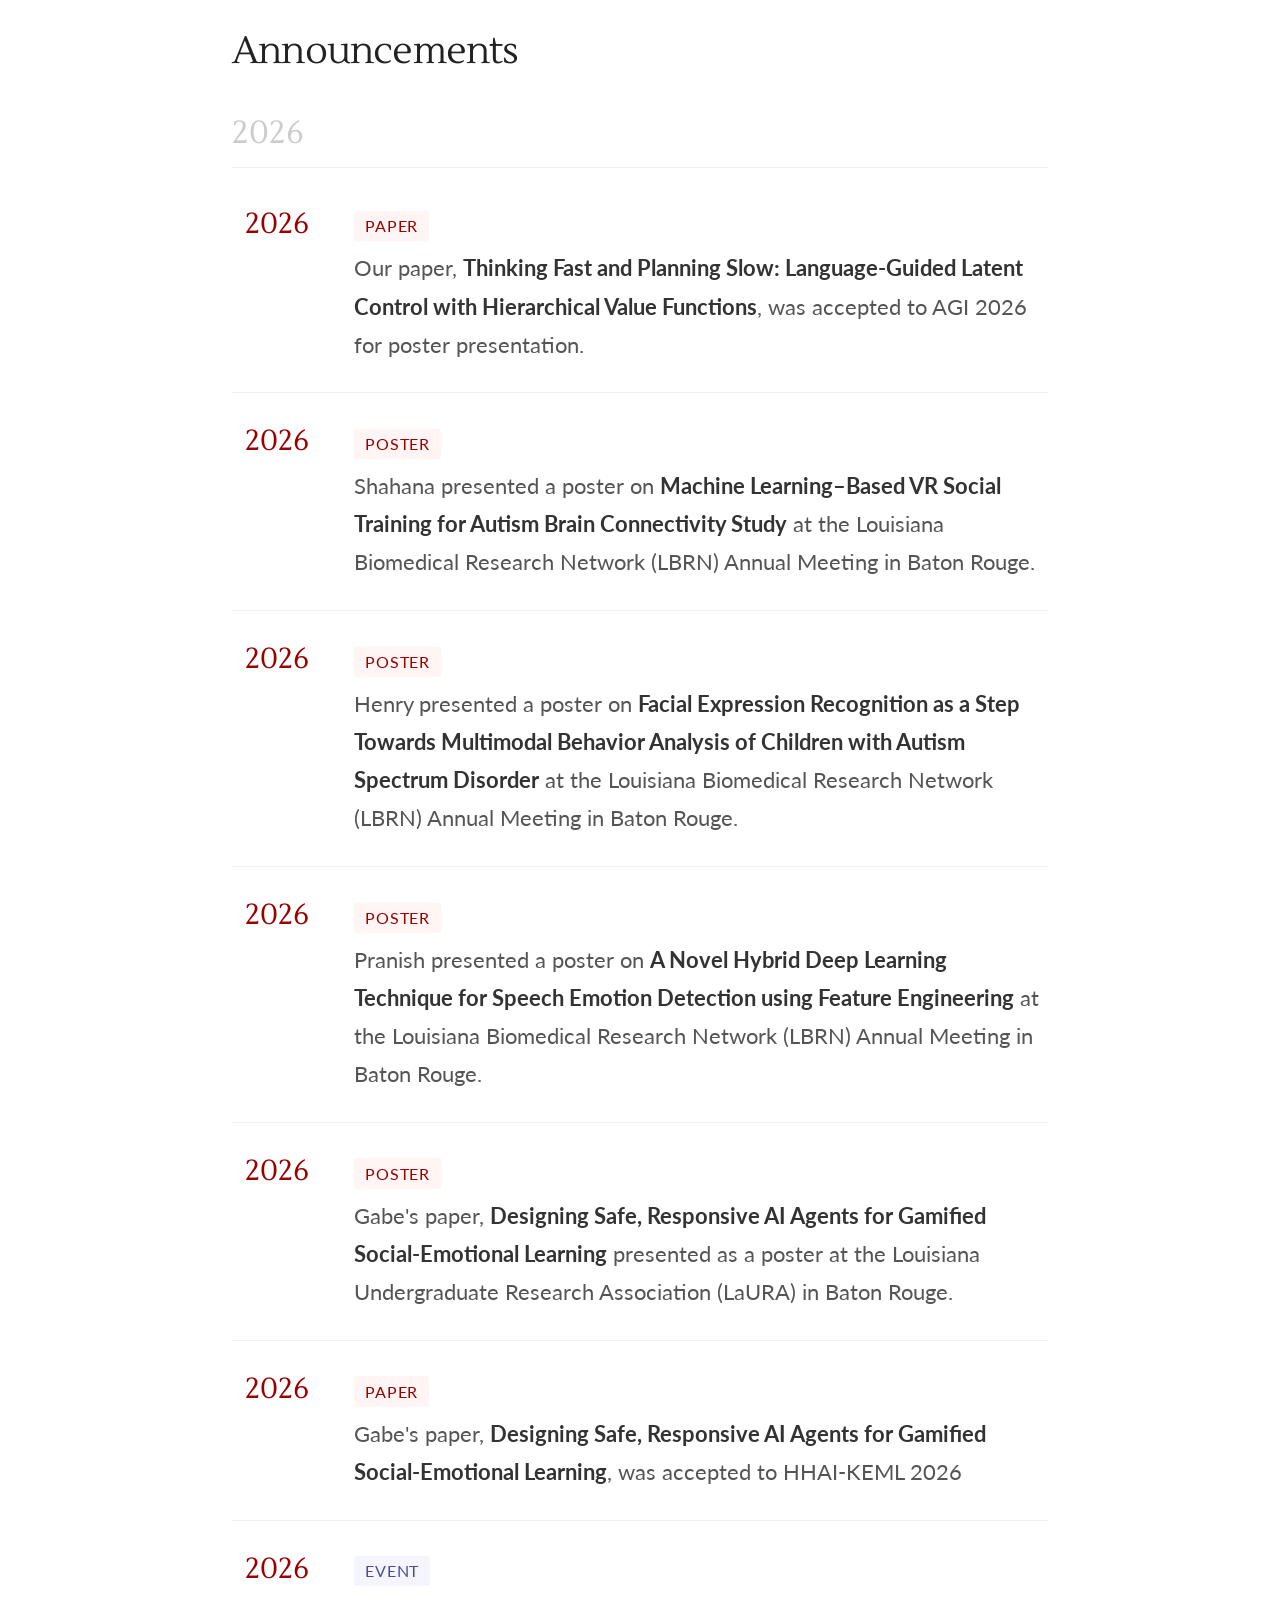
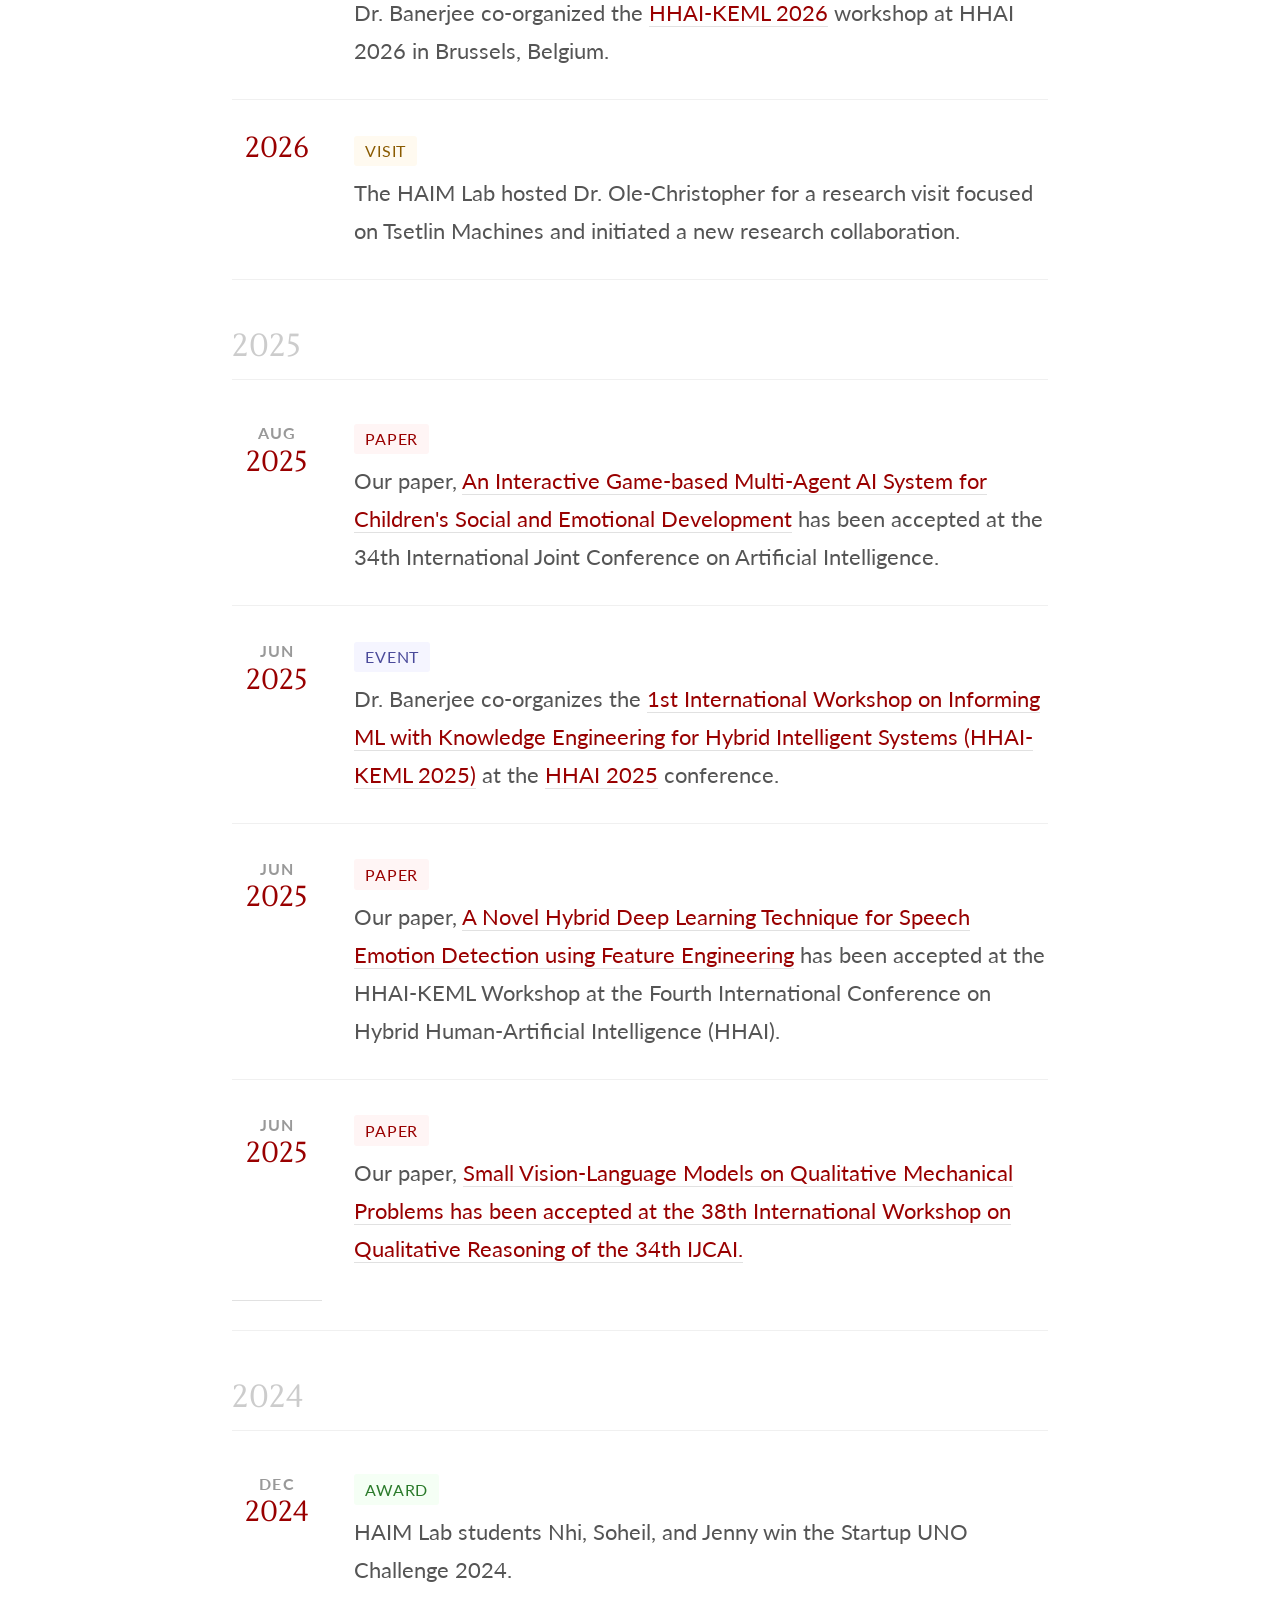
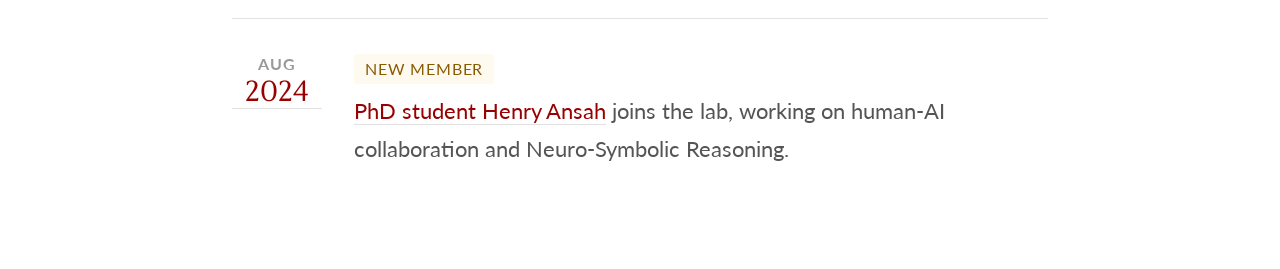
==== commit 4dece1ce: "Update index.html" ====
--- a/index.html
+++ b/index.html
@@ -66,7 +66,7 @@
             </div>
             <div class="hero-photo">
               <img src="./images/LBRN.jpg" alt="HAIM Lab at LBRN" />
-              <p class="hero-photo-caption">HAIM Lab at the LBRN Annual Conference</p>
+              <p class="hero-photo-caption">HAIM Lab at the Louisiana Biomedical Research Network (LBRN) Annual Conference</p>
             </div>
           </div>
 
@@ -114,17 +114,37 @@
               </div>
               <div>
                 <span class="ann-tag tag-paper">Poster</span>
-                <p class="ann-body">Henry presented a poster on <b>Facial Expression Recognition as a Step Towards Multimodal Behavior Analysis of Children with Autism Spectrum Disorder</b> at the LBRN Annual Meeting in Baton Rouge.</p>
-              </div>
-            </div>
-
-            <div class="announcement-card">
-              <div class="ann-date-block">
-                <span class="ann-date-year">2026</span>
-              </div>
-              <div>
-                <span class="ann-tag tag-paper">Poster</span>
-                <p class="ann-body">Gabe's paper, <b>Designing Safe, Responsive AI Agents for Gamified Social-Emotional Learning</b> presented as a poster at LauRa in Baton Rouge.</p>
+                <p class="ann-body">Shahana presented a poster on <b>Machine Learning–Based VR Social Training for Autism Brain Connectivity Study</b> at the Louisiana Biomedical Research Network (LBRN) Annual Meeting in Baton Rouge.</p>
+              </div>
+            </div>
+
+            <div class="announcement-card">
+              <div class="ann-date-block">
+                <span class="ann-date-year">2026</span>
+              </div>
+              <div>
+                <span class="ann-tag tag-paper">Poster</span>
+                <p class="ann-body">Henry presented a poster on <b>Facial Expression Recognition as a Step Towards Multimodal Behavior Analysis of Children with Autism Spectrum Disorder</b> at the Louisiana Biomedical Research Network (LBRN) Annual Meeting in Baton Rouge.</p>
+              </div>
+            </div>
+
+             <div class="announcement-card">
+              <div class="ann-date-block">
+                <span class="ann-date-year">2026</span>
+              </div>
+              <div>
+                <span class="ann-tag tag-paper">Poster</span>
+                <p class="ann-body">Pranish presented a poster on <b>A Novel Hybrid Deep Learning Technique for Speech Emotion Detection using Feature Engineering</b> at the Louisiana Biomedical Research Network (LBRN) Annual Meeting in Baton Rouge.</p>
+              </div>
+            </div>
+
+            <div class="announcement-card">
+              <div class="ann-date-block">
+                <span class="ann-date-year">2026</span>
+              </div>
+              <div>
+                <span class="ann-tag tag-paper">Poster</span>
+                <p class="ann-body">Gabe's paper, <b>Designing Safe, Responsive AI Agents for Gamified Social-Emotional Learning</b> presented as a poster at the Louisiana Undergraduate Research Association (LaURA) in Baton Rouge.</p>
               </div>
             </div>
 
@@ -156,7 +176,7 @@
               </div>
               <div>
                 <span class="ann-tag tag-people">Visit</span>
-                <p class="ann-body">The HAIM Lab hosted Ole-Christopher for a research visit focused on Tsetlin Machines and initiated a new research collaboration.</p>
+                <p class="ann-body">The HAIM Lab hosted Dr. Ole-Christopher for a research visit focused on Tsetlin Machines and initiated a new research collaboration.</p>
               </div>
             </div>
 
@@ -169,7 +189,7 @@
               </div>
               <div>
                 <span class="ann-tag tag-paper">Paper</span>
-                <p class="ann-body">Our paper, <a target="_parent" href="https://ijcai-preprints.s3.us-west-1.amazonaws.com/2025/9039.pdf">An Interactive Game-based Multi-Agent AI System for Children's Social and Emotional Development</a> has been accepted at the 34th International Joint Conference on Artificial Intelligence.</p>
+                <p class="ann-body">Our paper, <a target="_parent" href="https://www.ijcai.org/proceedings/2025/1062.pdf">An Interactive Game-based Multi-Agent AI System for Children's Social and Emotional Development</a> has been accepted at the 34th International Joint Conference on Artificial Intelligence.</p>
               </div>
             </div>
 
@@ -180,7 +200,7 @@
               </div>
               <div>
                 <span class="ann-tag tag-event">Event</span>
-                <p class="ann-body">Dr. Banerjee co-organizes the <a href="./hhai2025.html">HHAI-KEML 2025</a> workshop at the <a href="https://hhai-conference.org/2025/">HHAI 2025</a> conference.</p>
+                <p class="ann-body">Dr. Banerjee co-organizes the <a href="./hhai2025.html">1st International Workshop on Informing ML with Knowledge Engineering for Hybrid Intelligent Systems (HHAI-KEML 2025)</a> at the <a href="https://hhai-conference.org/2025/">HHAI 2025</a> conference.</p>
               </div>
             </div>
 
@@ -191,7 +211,18 @@
               </div>
               <div>
                 <span class="ann-tag tag-paper">Paper</span>
-                <p class="ann-body">Our paper, <b>Small Vision-Language Models on Qualitative Mechanical Problems</b> has been accepted at the 38th International Workshop on Qualitative Reasoning of the 34th IJCAI.</p>
+                <p class="ann-body">Our paper, <a target="_parent" href="https://arxiv.org/pdf/2507.07046">A Novel Hybrid Deep Learning Technique for Speech Emotion Detection using Feature Engineering</a> has been accepted at the HHAI-KEML Workshop at the Fourth International Conference on Hybrid Human-Artificial Intelligence (HHAI).</p>
+              </div>
+            </div>
+
+            <div class="announcement-card">
+              <div class="ann-date-block">
+                <span class="ann-date-month">Jun</span>
+                <span class="ann-date-year">2025</span>
+              </div>
+              <div>
+                <span class="ann-tag tag-paper">Paper</span>
+                <p class="ann-body">Our paper, <a target="_parent" href="https://arxiv.org/pdf/2608.22143">Small Vision-Language Models on Qualitative Mechanical Problems</b> has been accepted at the 38th International Workshop on Qualitative Reasoning of the 34th IJCAI.</p>
               </div>
             </div>
 
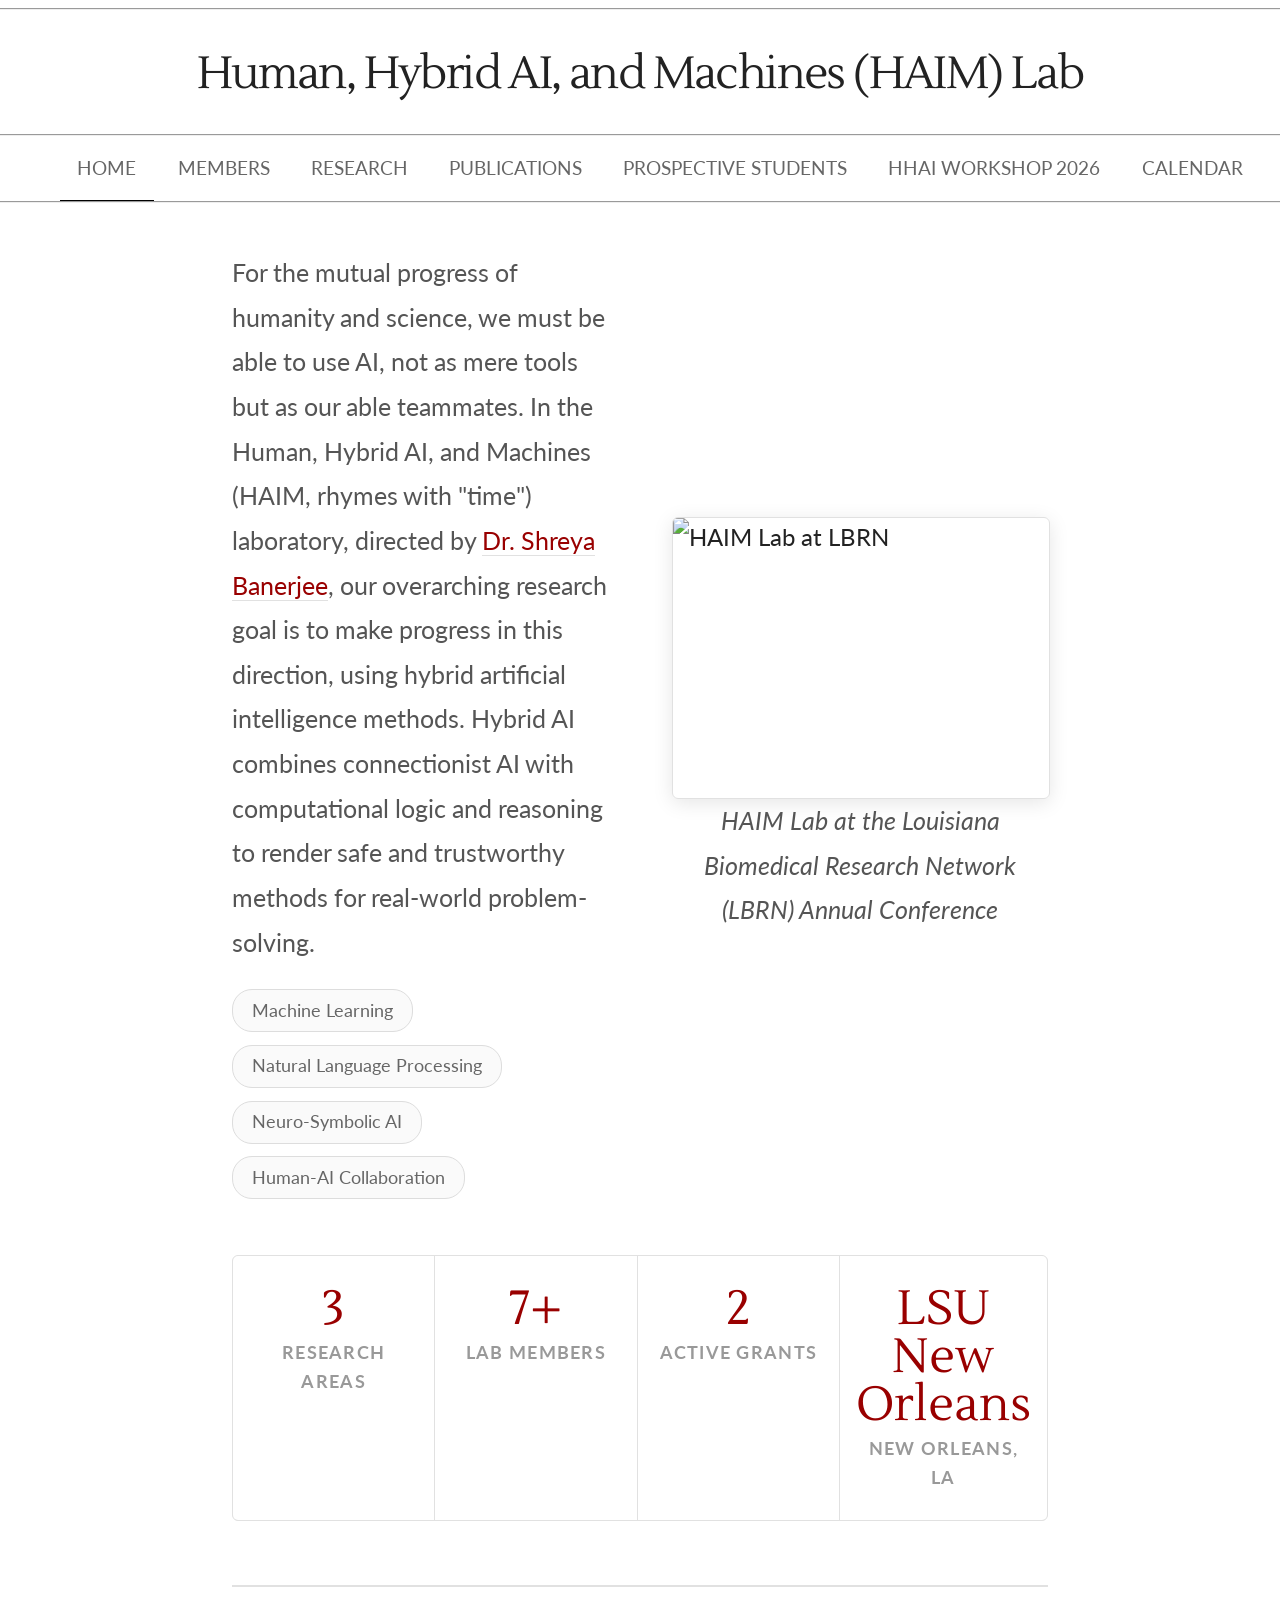
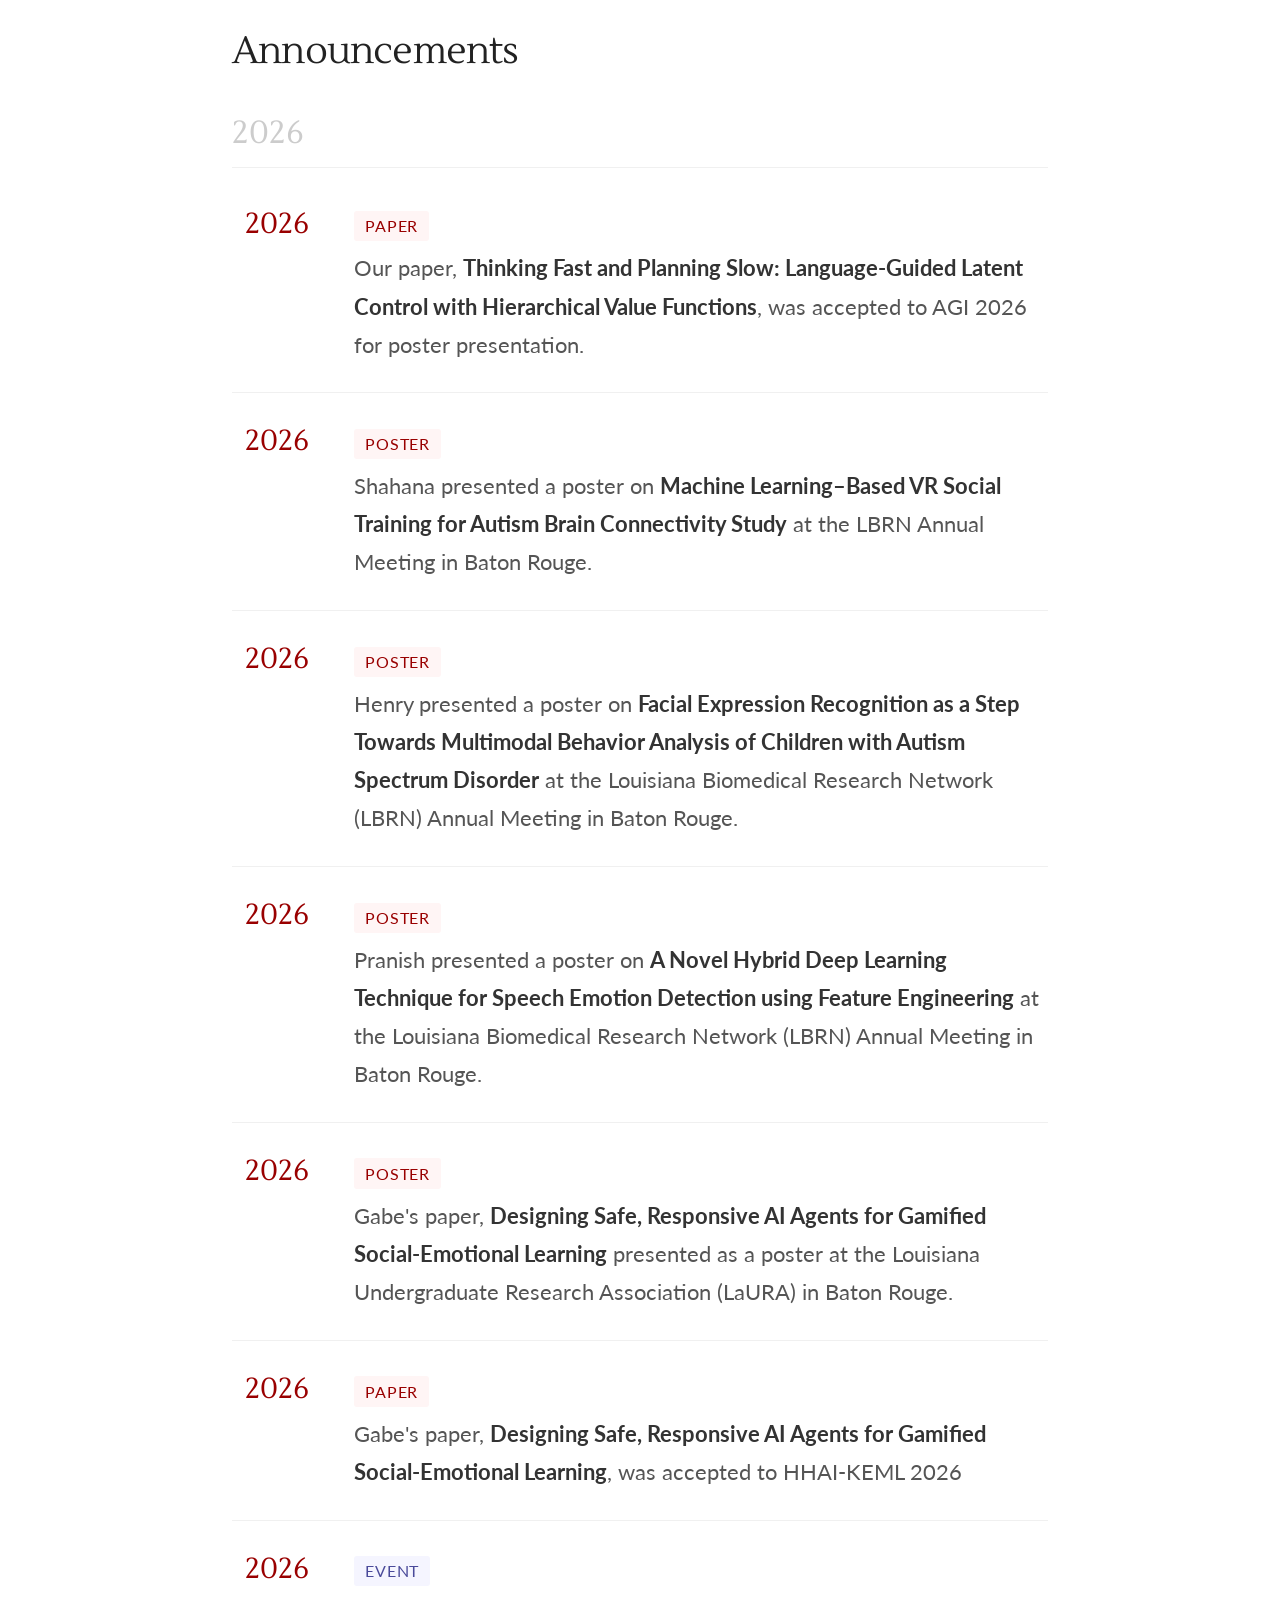
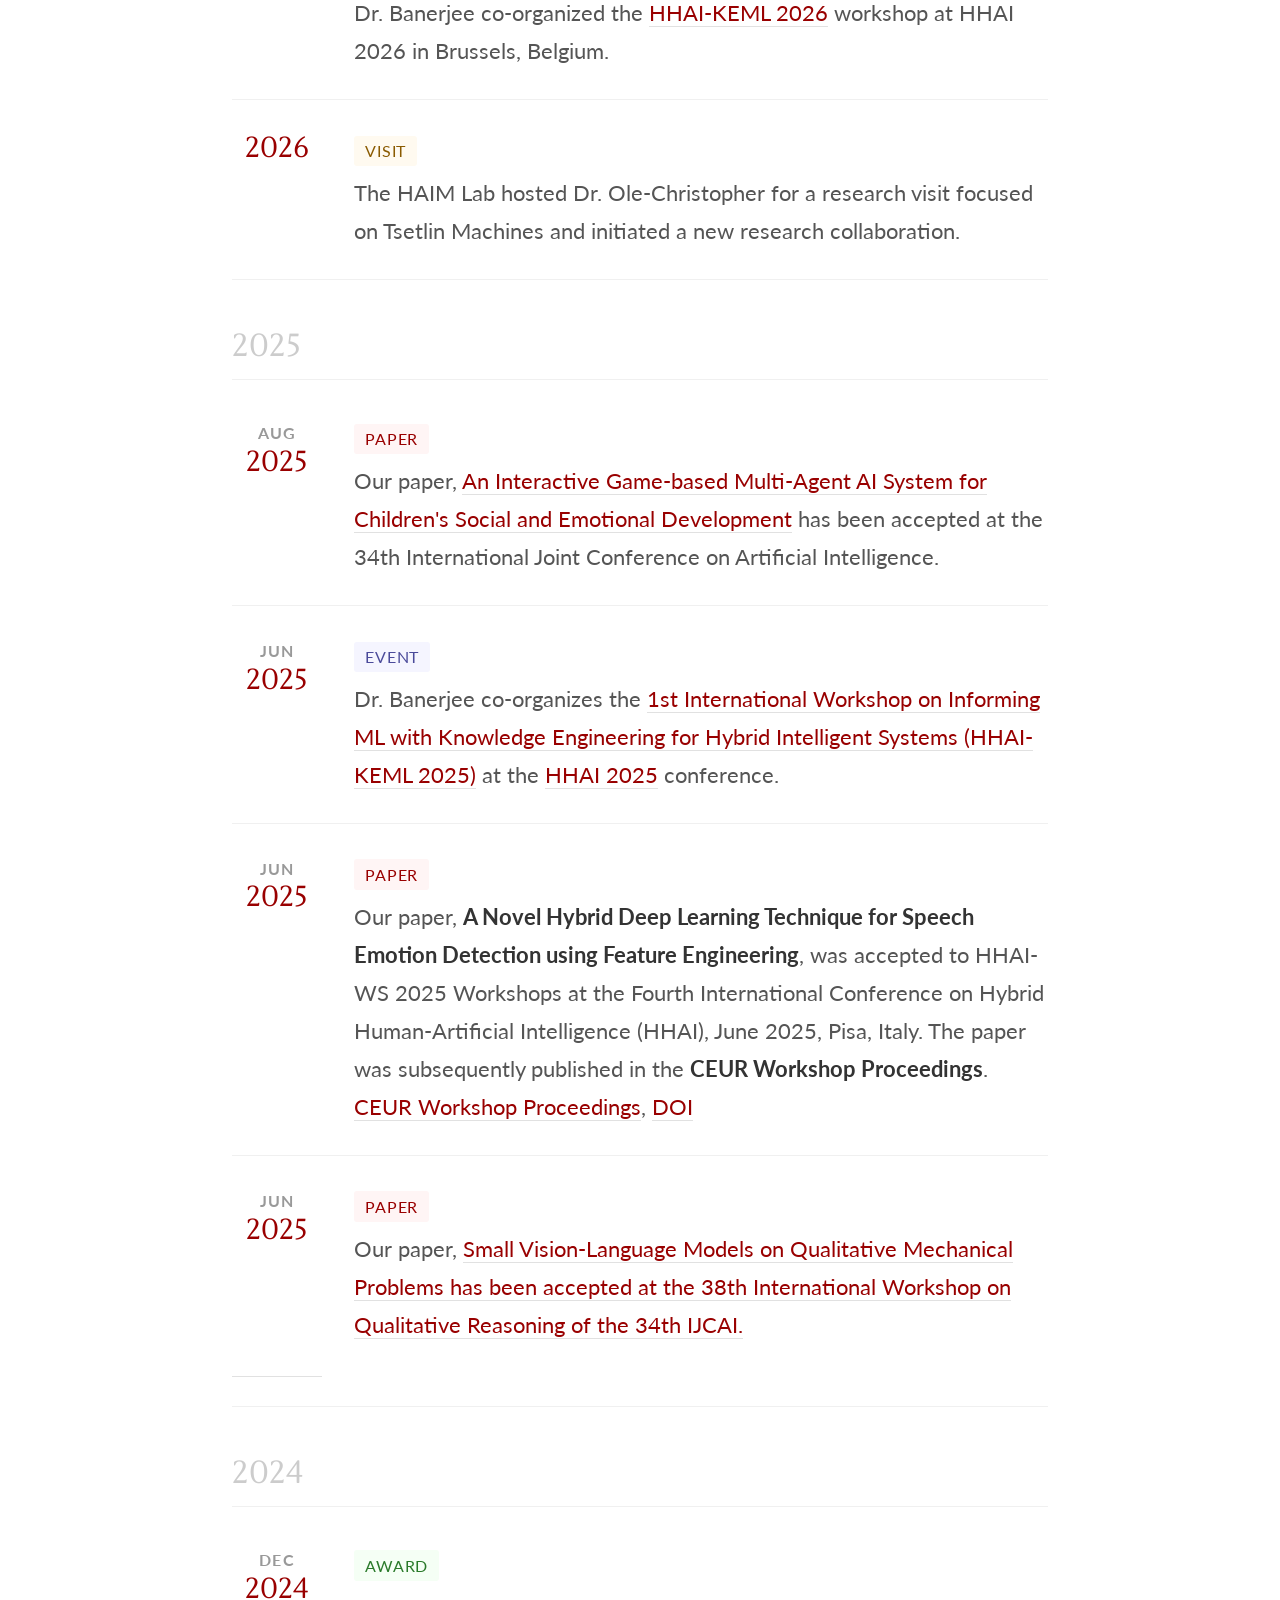
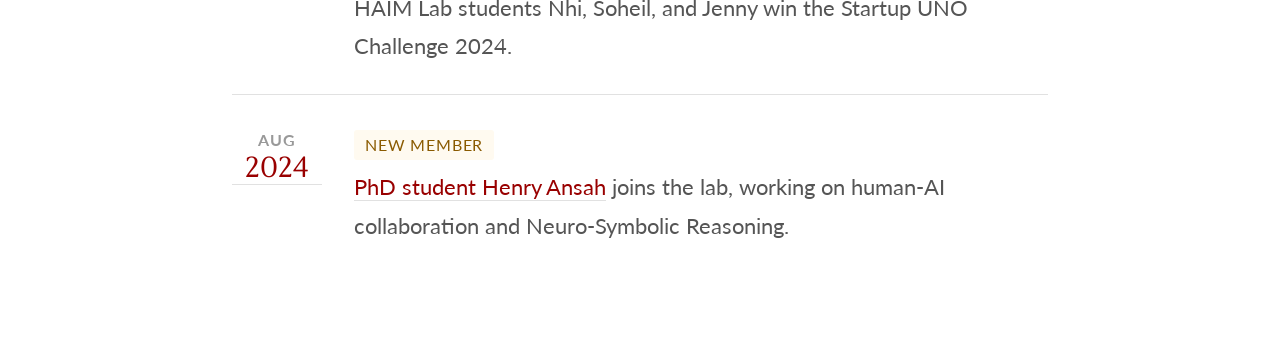
==== commit 8c3572dc: "add shahana changes" ====
--- a/index.html
+++ b/index.html
@@ -114,7 +114,7 @@
               </div>
               <div>
                 <span class="ann-tag tag-paper">Poster</span>
-                <p class="ann-body">Shahana presented a poster on <b>Machine Learning–Based VR Social Training for Autism Brain Connectivity Study</b> at the Louisiana Biomedical Research Network (LBRN) Annual Meeting in Baton Rouge.</p>
+                <p class="ann-body">Shahana presented a poster on <b>Machine Learning–Based VR Social Training for Autism Brain Connectivity Study</b> at the LBRN Annual Meeting in Baton Rouge.</p>
               </div>
             </div>
 
@@ -211,7 +211,7 @@
               </div>
               <div>
                 <span class="ann-tag tag-paper">Paper</span>
-                <p class="ann-body">Our paper, <a target="_parent" href="https://arxiv.org/pdf/2507.07046">A Novel Hybrid Deep Learning Technique for Speech Emotion Detection using Feature Engineering</a> has been accepted at the HHAI-KEML Workshop at the Fourth International Conference on Hybrid Human-Artificial Intelligence (HHAI).</p>
+                <p class="ann-body">Our paper, <b>A Novel Hybrid Deep Learning Technique for Speech Emotion Detection using Feature Engineering</b>, was accepted to HHAI-WS 2025 Workshops at the Fourth International Conference on Hybrid Human-Artificial Intelligence (HHAI), June 2025, Pisa, Italy. The paper was subsequently published in the <b>CEUR Workshop Proceedings</b>. <a target="_parent" href="https://ceur-ws.org/Vol-4074/paper4-1.pdf">CEUR Workshop Proceedings</a>, <a target="_parent" href="https://doi.org/10.48550/arXiv.2507.07046">DOI</a></p>
               </div>
             </div>
 
